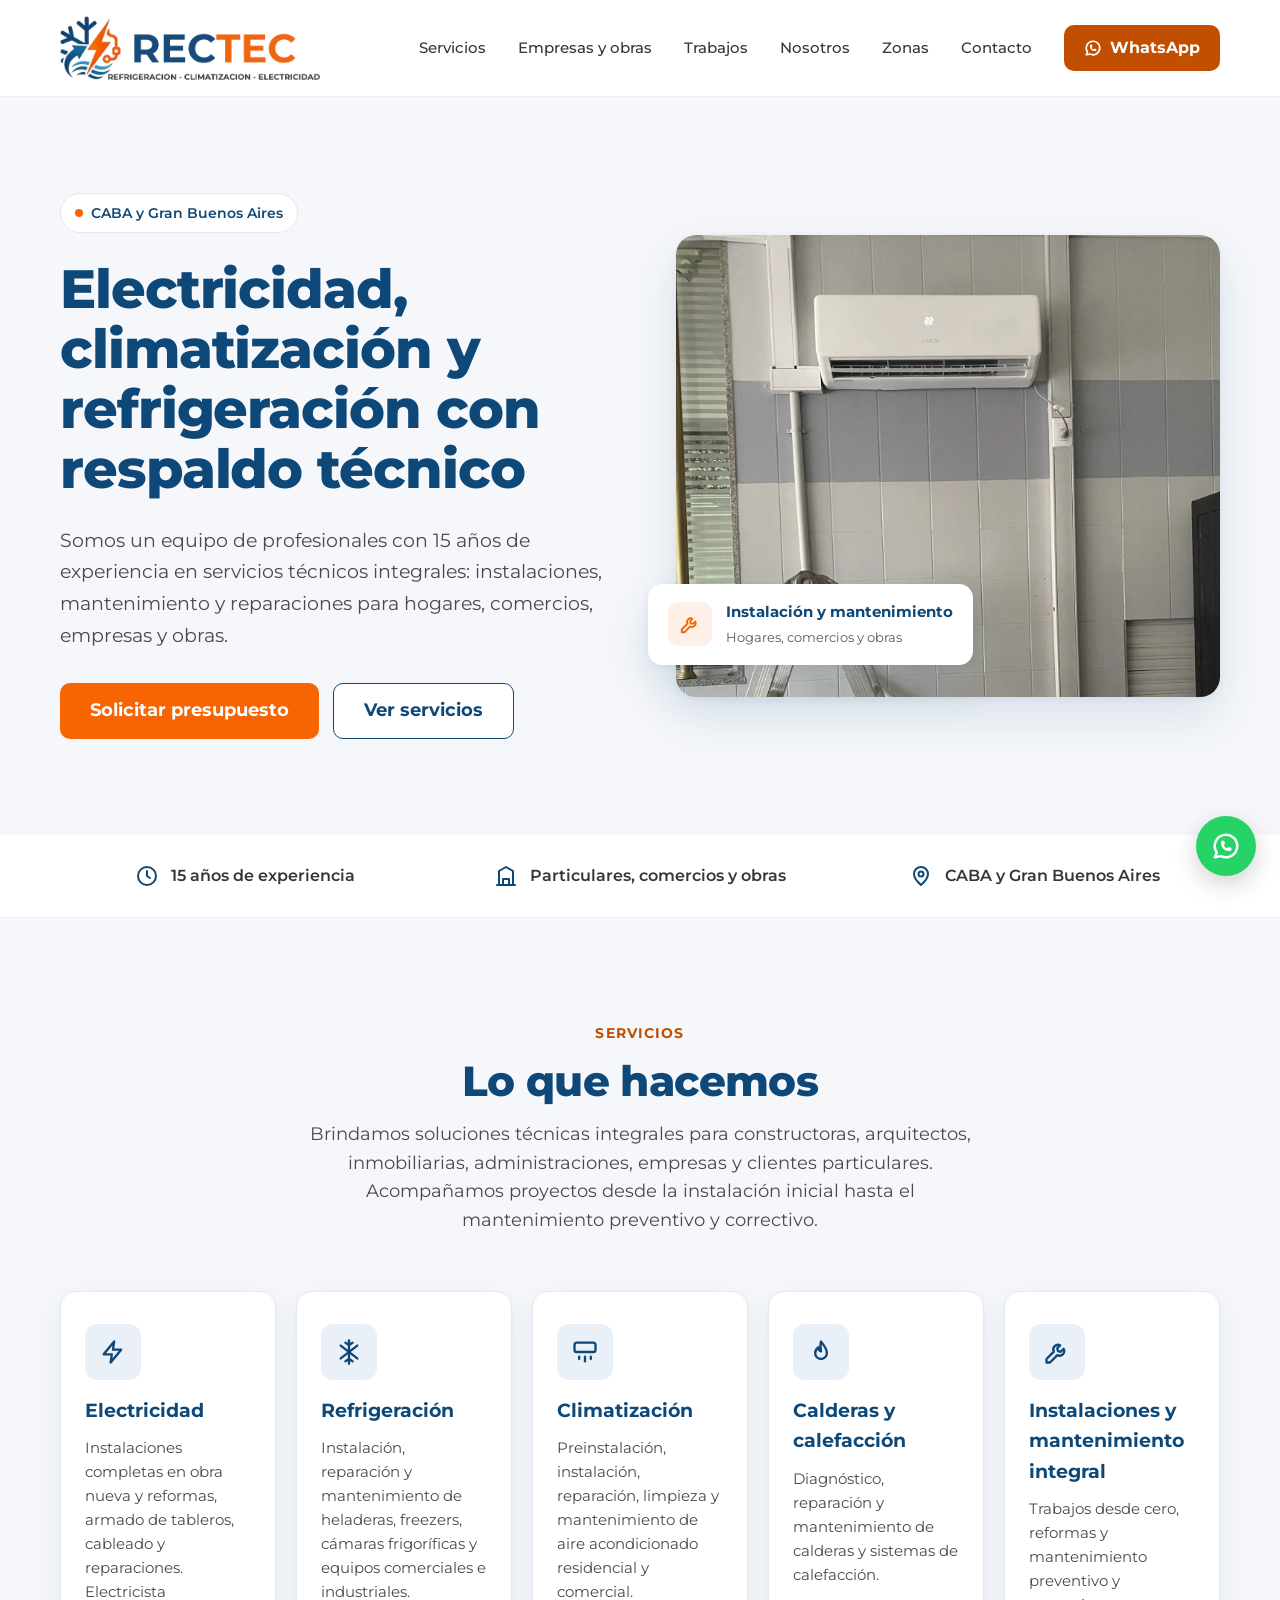
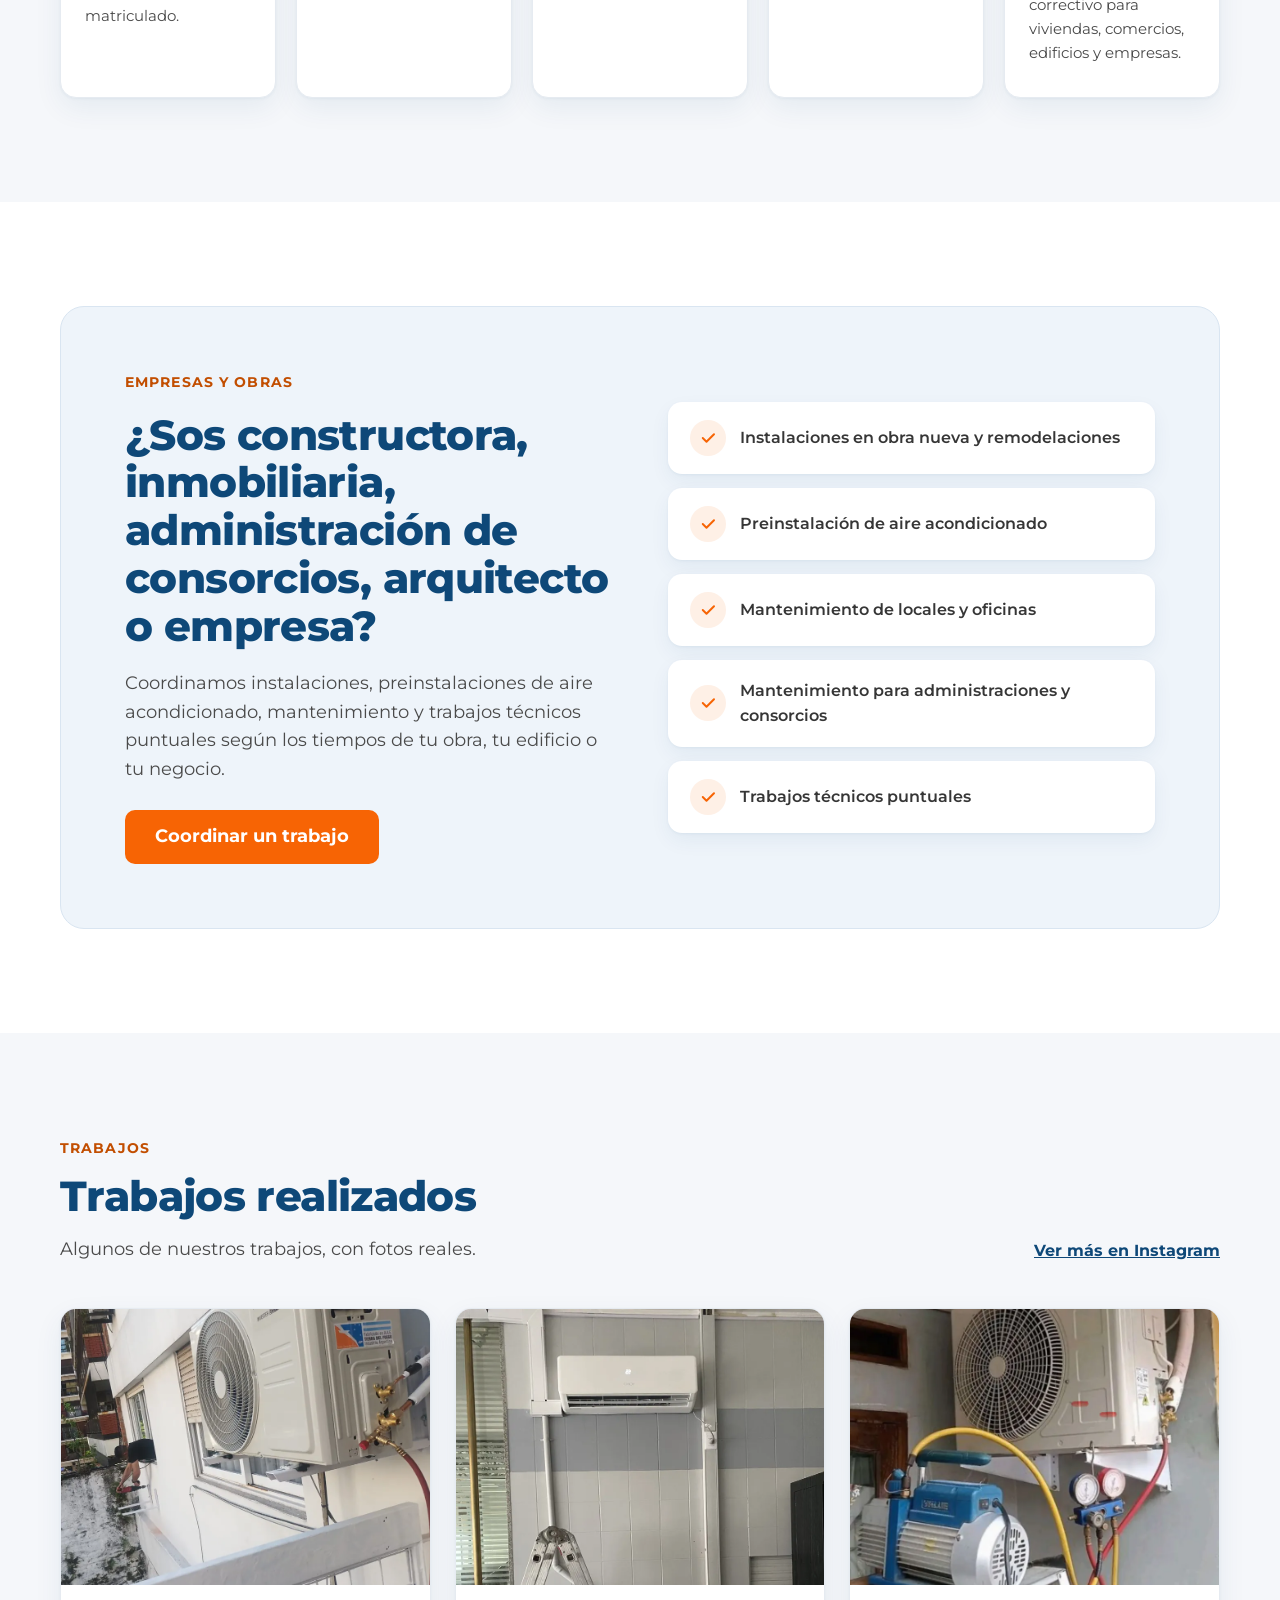
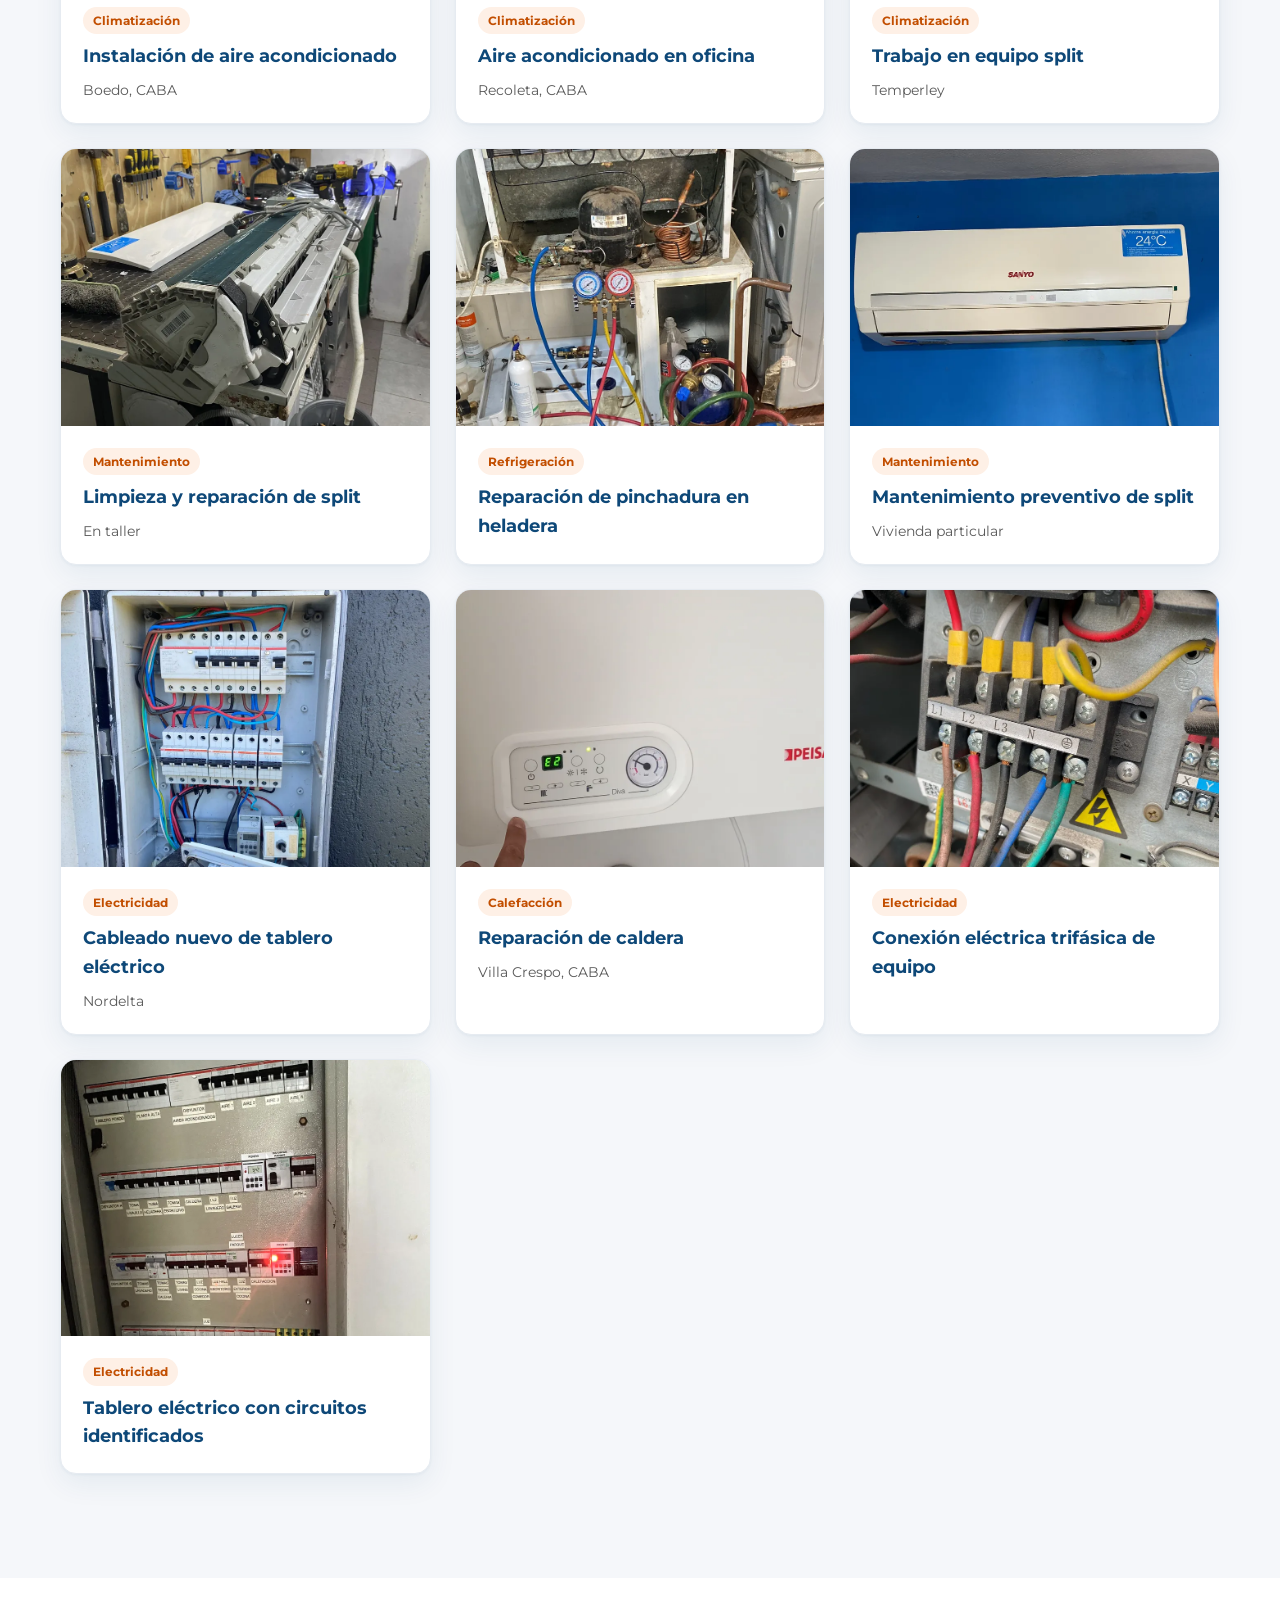
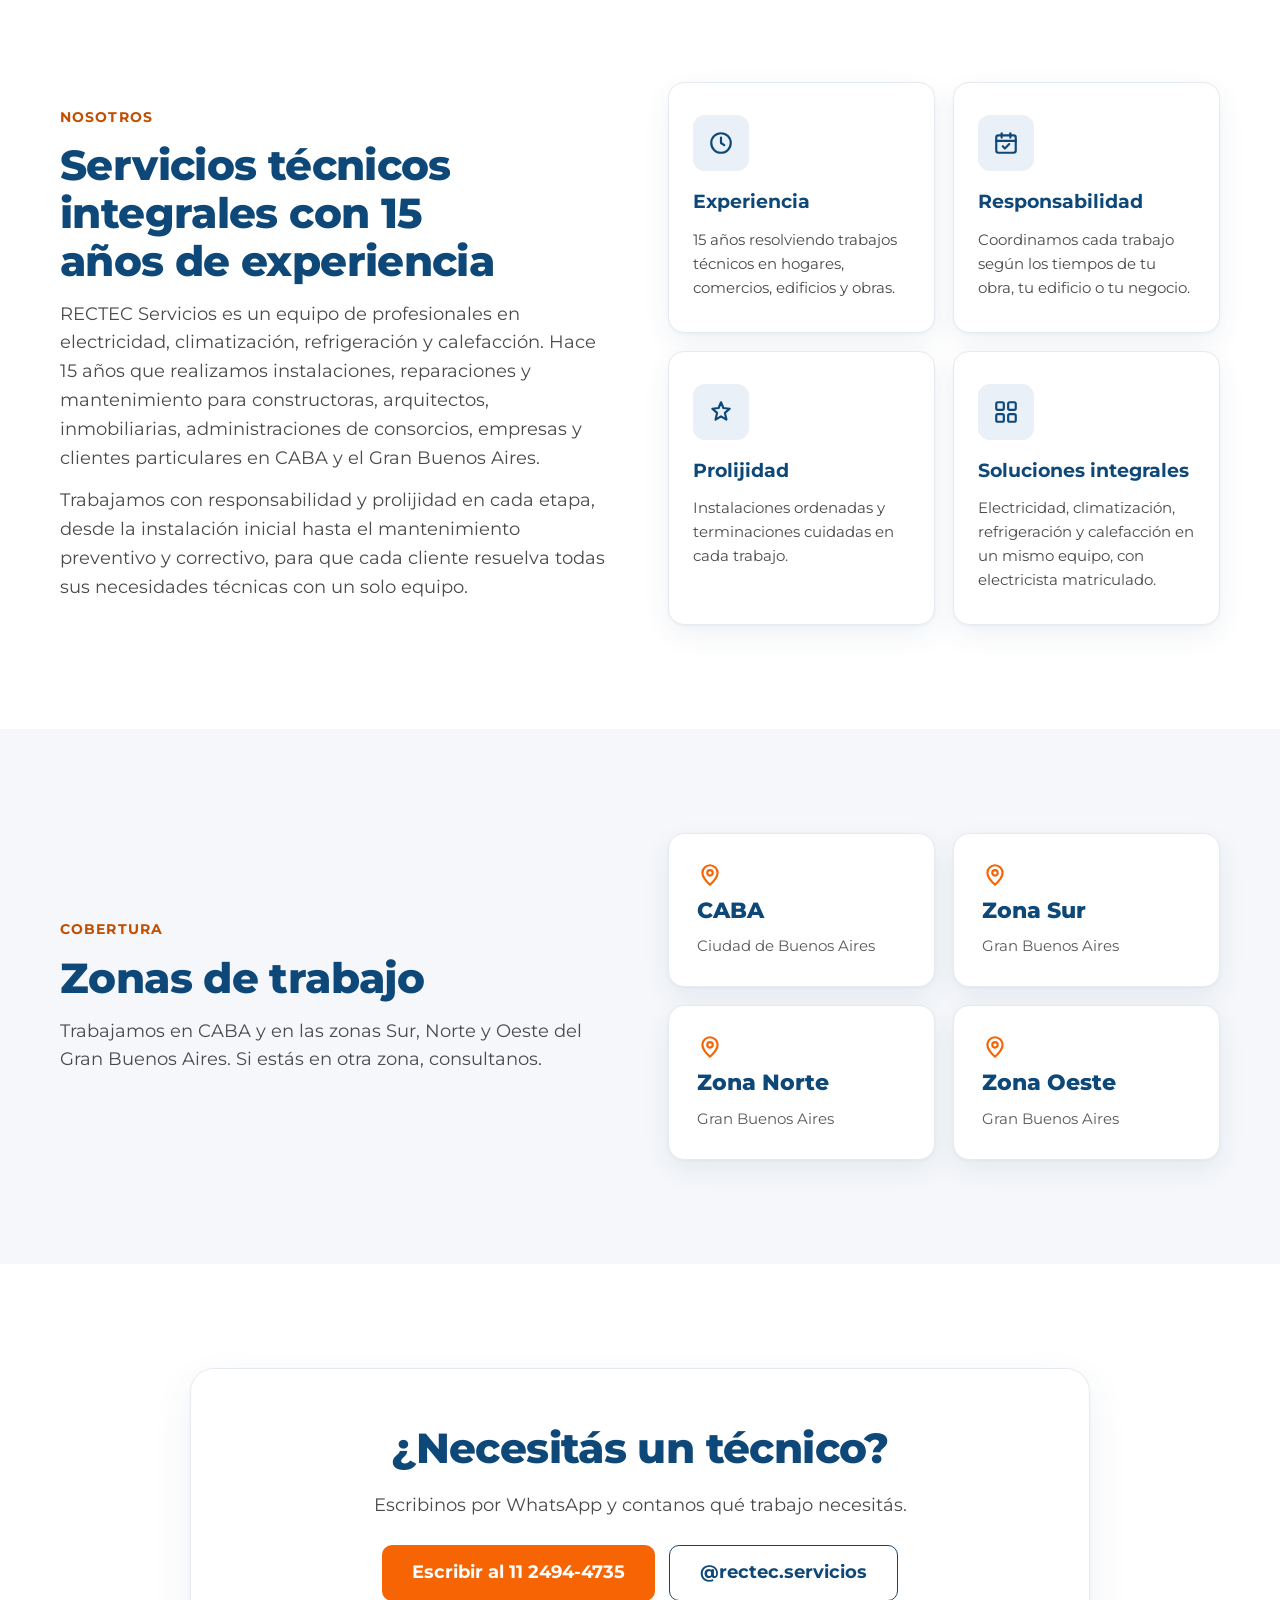
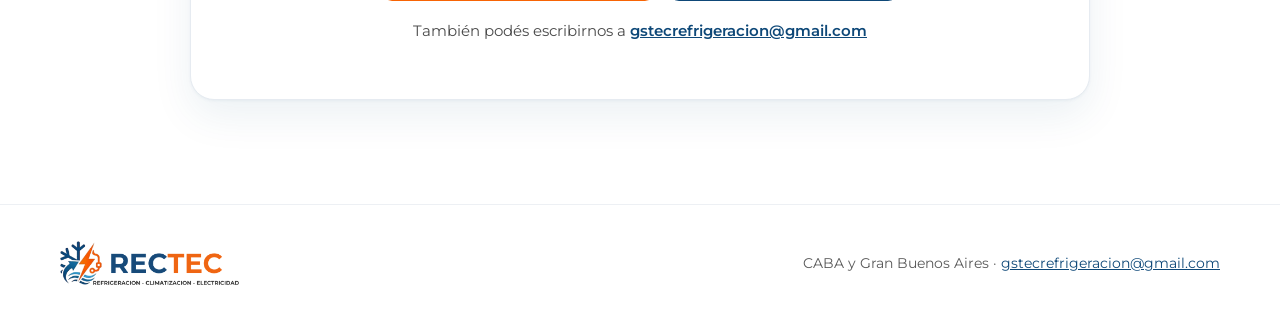
==== index.html @ 26205ace "Primera versión de la web de RECTEC Servicios Co-Authored-By: Claude Opus 5.5 <noreply@anthropic.com" ====
<!doctype html>
<html lang="es-AR">
<head>
  <meta charset="utf-8">
  <meta name="viewport" content="width=device-width, initial-scale=1, viewport-fit=cover">

  <!-- ===== SEO: lo que muestra Google ===== -->
  <title>RECTEC Servicios | Electricidad, climatización y refrigeración en CABA y Gran Buenos Aires</title>
  <meta name="description" content="Servicios técnicos integrales: electricidad, aire acondicionado, refrigeración y calefacción. Instalaciones, mantenimiento y reparaciones para hogares, comercios, empresas y obras en CABA y Gran Buenos Aires (zonas Sur, Norte y Oeste).">
  <meta name="theme-color" content="#0E4878">
  <!-- CUANDO TENGAMOS DOMINIO: descomentar y completar la línea de abajo -->
  <!-- <link rel="canonical" href="https://www.DOMINIO.com.ar/"> -->

  <!-- ===== Vista previa al compartir el link (WhatsApp, Facebook, etc.) ===== -->
  <meta property="og:type" content="website">
  <meta property="og:locale" content="es_AR">
  <meta property="og:site_name" content="RECTEC Servicios">
  <meta property="og:title" content="RECTEC Servicios | Electricidad, climatización y refrigeración">
  <meta property="og:description" content="Instalaciones, mantenimiento y reparaciones en CABA y Gran Buenos Aires (zonas Sur, Norte y Oeste).">
  <!-- CUANDO TENGAMOS DOMINIO: cambiar por la dirección completa, ej. https://www.DOMINIO.com.ar/img/compartir.jpg -->
  <meta property="og:image" content="img/compartir.jpg">

  <!-- ===== Íconos ===== -->
  <link rel="icon" type="image/png" href="img/favicon.png">
  <link rel="apple-touch-icon" href="img/apple-touch-icon.png">

  <!-- ===== Tipografía y estilos ===== -->
  <link rel="preconnect" href="https://fonts.googleapis.com">
  <link rel="preconnect" href="https://fonts.gstatic.com" crossorigin>
  <link rel="stylesheet" href="https://fonts.googleapis.com/css2?family=Montserrat:wght@400;500;600;700;800&display=swap">
  <link rel="stylesheet" href="estilos.css">

  <!-- ===== Datos para Google (empresa local). Solo información real. ===== -->
  <script type="application/ld+json">
  {
    "@context": "https://schema.org",
    "@type": "LocalBusiness",
    "name": "RECTEC Servicios",
    "description": "Servicios técnicos integrales: electricidad, refrigeración, climatización y calefacción. Instalaciones, mantenimiento y reparaciones para hogares, comercios, empresas y obras.",
    "telephone": "+54 9 11 2494-4735",
    "email": "gstecrefrigeracion@gmail.com",
    "areaServed": [
      { "@type": "City", "name": "Ciudad Autónoma de Buenos Aires" },
      { "@type": "AdministrativeArea", "name": "Zona Sur del Gran Buenos Aires" },
      { "@type": "AdministrativeArea", "name": "Zona Norte del Gran Buenos Aires" },
      { "@type": "AdministrativeArea", "name": "Zona Oeste del Gran Buenos Aires" }
    ],
    "sameAs": ["https://www.instagram.com/rectec.servicios/"]
  }
  </script>
</head>

<body>
  <a class="saltar" href="#contenido">Saltar al contenido</a>

  <!-- ================= ENCABEZADO ================= -->
  <header class="encabezado">
    <div class="contenedor encabezado-fila">
      <a class="logo" href="#inicio" aria-label="RECTEC Servicios, ir al inicio">
        <img src="img/logo-rectec.png" alt="RECTEC Servicios" width="651" height="160">
      </a>

      <button class="menu-boton" id="menu-boton" type="button" aria-expanded="false" aria-controls="menu" aria-label="Abrir menú">
        <svg aria-hidden="true" width="22" height="22" viewBox="0 0 24 24" fill="none" stroke="currentColor" stroke-width="2" stroke-linecap="round"><path d="M4 7h16"/><path d="M4 12h16"/><path d="M4 17h16"/></svg>
      </button>

      <nav class="menu" id="menu" aria-label="Principal">
        <ul class="menu-lista">
          <li><a href="#servicios">Servicios</a></li>
          <li><a href="#empresas">Empresas y obras</a></li>
          <li><a href="#trabajos">Trabajos</a></li>
          <li><a href="#nosotros">Nosotros</a></li>
          <li><a href="#zonas">Zonas</a></li>
          <li><a href="#contacto">Contacto</a></li>
        </ul>
        <a class="boton boton-naranja boton-chico" href="https://wa.me/5491124944735?text=Hola%20RECTEC%2C%20quiero%20consultar%20por%20un%20trabajo." target="_blank" rel="noopener">
          <svg aria-hidden="true" width="18" height="18" viewBox="0 0 24 24" fill="none" stroke="currentColor" stroke-width="2.2" stroke-linecap="round" stroke-linejoin="round"><path d="M3 21l1.65-3.8a9 9 0 1 1 3.4 2.9L3 21"/><path d="M9 10a.5.5 0 0 0 1 0V9a.5.5 0 0 0-1 0v1a5 5 0 0 0 5 5h1a.5.5 0 0 0 0-1h-1a.5.5 0 0 0 0 1"/></svg>
          WhatsApp
        </a>
      </nav>
    </div>
  </header>

  <main id="contenido">

    <!-- ================= PORTADA ================= -->
    <section class="portada" id="inicio">
      <div class="contenedor portada-grilla">
        <div class="portada-texto">
          <p class="etiqueta-zona">CABA y Gran Buenos Aires</p>
          <h1>Electricidad, climatización y refrigeración con respaldo técnico</h1>
          <p class="portada-bajada">Somos un equipo de profesionales con 15 años de experiencia en servicios técnicos integrales: instalaciones, mantenimiento y reparaciones para hogares, comercios, empresas y obras.</p>
          <div class="portada-botones">
            <a class="boton boton-naranja" href="https://wa.me/5491124944735?text=Hola%20RECTEC%2C%20quiero%20solicitar%20un%20presupuesto." target="_blank" rel="noopener">Solicitar presupuesto</a>
            <a class="boton boton-borde" href="#servicios">Ver servicios</a>
          </div>
        </div>

        <div class="portada-foto">
          <!--
            FOTO DE PORTADA (actual: oficina en Recoleta). Para cambiarla:
            Cuando tengamos la foto real:
            1) Guardarla como img/portada.webp
            2) Borrar el bloque <div class="foto-pendiente">...</div>
            3) Poner en su lugar esta línea (y completar la descripción):
               <img src="img/portada.webp" alt="DESCRIBIR LA FOTO, ej: Técnico de RECTEC instalando un aire acondicionado" width="1200" height="1020" fetchpriority="high">
          -->
          <img src="img/portada.webp" alt="Aire acondicionado split instalado por RECTEC en una oficina de Recoleta, con cañerías en canaleta" width="1600" height="1240" fetchpriority="high">

          <div class="portada-tarjeta">
            <div class="icono-cuadro naranja">
              <svg aria-hidden="true" width="22" height="22" viewBox="0 0 24 24" fill="none" stroke="currentColor" stroke-width="2" stroke-linecap="round" stroke-linejoin="round"><path d="M14.7 6.3a4 4 0 0 0-5.4 5.4L3 18v3h3l6.3-6.3a4 4 0 0 0 5.4-5.4l-2.5 2.5-2.4-.6-.6-2.4z"/></svg>
            </div>
            <div><strong>Instalación y mantenimiento</strong><span>Hogares, comercios y obras</span></div>
          </div>
        </div>
      </div>
    </section>

    <!-- ================= FRANJA DE CONFIANZA ================= -->
    <div class="confianza">
      <div class="contenedor">
        <ul>
          <li><svg aria-hidden="true" width="24" height="24" viewBox="0 0 24 24" fill="none" stroke="currentColor" stroke-width="2" stroke-linecap="round" stroke-linejoin="round"><circle cx="12" cy="12" r="9"/><path d="M12 7v5l3 2"/></svg>15 años de experiencia</li>
          <li><svg aria-hidden="true" width="24" height="24" viewBox="0 0 24 24" fill="none" stroke="currentColor" stroke-width="2" stroke-linecap="round" stroke-linejoin="round"><path d="M3 21h18"/><path d="M5 21V7l7-4 7 4v14"/><path d="M9 21v-6h6v6"/></svg>Particulares, comercios y obras</li>
          <li><svg aria-hidden="true" width="24" height="24" viewBox="0 0 24 24" fill="none" stroke="currentColor" stroke-width="2" stroke-linecap="round" stroke-linejoin="round"><path d="M12 21s-7-6.2-7-11a7 7 0 0 1 14 0c0 4.8-7 11-7 11z"/><circle cx="12" cy="10" r="2.5"/></svg>CABA y Gran Buenos Aires</li>
        </ul>
      </div>
    </div>

    <!-- ================= SERVICIOS ================= -->
    <section class="seccion gris" id="servicios" aria-labelledby="titulo-servicios">
      <div class="contenedor">
        <div class="seccion-titulo centrado">
          <p class="antetitulo">Servicios</p>
          <h2 id="titulo-servicios">Lo que hacemos</h2>
          <p class="seccion-bajada">Brindamos soluciones técnicas integrales para constructoras, arquitectos, inmobiliarias, administraciones, empresas y clientes particulares. Acompañamos proyectos desde la instalación inicial hasta el mantenimiento preventivo y correctivo.</p>
        </div>

        <ul class="servicios-grilla">
          <li class="servicio">
            <div class="icono-cuadro"><svg aria-hidden="true" width="28" height="28" viewBox="0 0 24 24" fill="none" stroke="currentColor" stroke-width="2" stroke-linecap="round" stroke-linejoin="round"><path d="M13 3L4 14h7l-1 7 9-11h-7l1-7z"/></svg></div>
            <div><h3>Electricidad</h3><p>Instalaciones completas en obra nueva y reformas, armado de tableros, cableado y reparaciones. Electricista matriculado.</p></div>
          </li>
          <li class="servicio">
            <div class="icono-cuadro"><svg aria-hidden="true" width="28" height="28" viewBox="0 0 24 24" fill="none" stroke="currentColor" stroke-width="2" stroke-linecap="round" stroke-linejoin="round"><path d="M12 2v20"/><path d="M4.9 6.5l14.2 11"/><path d="M19.1 6.5L4.9 17.5"/><path d="M9 4l3 2 3-2"/><path d="M9 20l3-2 3 2"/></svg></div>
            <div><h3>Refrigeración</h3><p>Instalación, reparación y mantenimiento de heladeras, freezers, cámaras frigoríficas y equipos comerciales e industriales.</p></div>
          </li>
          <li class="servicio">
            <div class="icono-cuadro"><svg aria-hidden="true" width="28" height="28" viewBox="0 0 24 24" fill="none" stroke="currentColor" stroke-width="2" stroke-linecap="round" stroke-linejoin="round"><rect x="3" y="4" width="18" height="8" rx="2"/><path d="M7 16v2"/><path d="M12 16v4"/><path d="M17 16v2"/></svg></div>
            <div><h3>Climatización</h3><p>Preinstalación, instalación, reparación, limpieza y mantenimiento de aire acondicionado residencial y comercial.</p></div>
          </li>
          <li class="servicio">
            <div class="icono-cuadro"><svg aria-hidden="true" width="28" height="28" viewBox="0 0 24 24" fill="none" stroke="currentColor" stroke-width="2" stroke-linecap="round" stroke-linejoin="round"><path d="M12 3c2 3 5 5.5 5 10a5 5 0 0 1-10 0c0-2.5 1.2-4 2.5-5 .2 1.8 1 3 2.5 3.5C11.5 8.5 11 6 12 3z"/></svg></div>
            <div><h3>Calderas y calefacción</h3><p>Diagnóstico, reparación y mantenimiento de calderas y sistemas de calefacción.</p></div>
          </li>
          <li class="servicio">
            <div class="icono-cuadro"><svg aria-hidden="true" width="28" height="28" viewBox="0 0 24 24" fill="none" stroke="currentColor" stroke-width="2" stroke-linecap="round" stroke-linejoin="round"><path d="M14.7 6.3a4 4 0 0 0-5.4 5.4L3 18v3h3l6.3-6.3a4 4 0 0 0 5.4-5.4l-2.5 2.5-2.4-.6-.6-2.4z"/></svg></div>
            <div><h3>Instalaciones y mantenimiento integral</h3><p>Trabajos desde cero, reformas y mantenimiento preventivo y correctivo para viviendas, comercios, edificios y empresas.</p></div>
          </li>
        </ul>
      </div>
    </section>

    <!-- ================= EMPRESAS Y OBRAS ================= -->
    <section class="seccion" id="empresas" aria-labelledby="titulo-empresas">
      <div class="contenedor">
        <div class="empresas-caja">
          <div class="empresas-texto">
            <p class="antetitulo">Empresas y obras</p>
            <h2 id="titulo-empresas">¿Sos constructora, inmobiliaria, administración de consorcios, arquitecto o empresa?</h2>
            <p class="seccion-bajada">Coordinamos instalaciones, preinstalaciones de aire acondicionado, mantenimiento y trabajos técnicos puntuales según los tiempos de tu obra, tu edificio o tu negocio.</p>
            <a class="boton boton-naranja" href="https://wa.me/5491124944735?text=Hola%20RECTEC%2C%20quiero%20coordinar%20un%20trabajo%20para%20una%20obra%20o%20empresa." target="_blank" rel="noopener">Coordinar un trabajo</a>
          </div>
          <ul class="empresas-lista">
            <li><span class="tilde"><svg aria-hidden="true" width="18" height="18" viewBox="0 0 24 24" fill="none" stroke="currentColor" stroke-width="2.6" stroke-linecap="round" stroke-linejoin="round"><path d="M5 12l5 5L20 7"/></svg></span>Instalaciones en obra nueva y remodelaciones</li>
            <li><span class="tilde"><svg aria-hidden="true" width="18" height="18" viewBox="0 0 24 24" fill="none" stroke="currentColor" stroke-width="2.6" stroke-linecap="round" stroke-linejoin="round"><path d="M5 12l5 5L20 7"/></svg></span>Preinstalación de aire acondicionado</li>
            <li><span class="tilde"><svg aria-hidden="true" width="18" height="18" viewBox="0 0 24 24" fill="none" stroke="currentColor" stroke-width="2.6" stroke-linecap="round" stroke-linejoin="round"><path d="M5 12l5 5L20 7"/></svg></span>Mantenimiento de locales y oficinas</li>
            <li><span class="tilde"><svg aria-hidden="true" width="18" height="18" viewBox="0 0 24 24" fill="none" stroke="currentColor" stroke-width="2.6" stroke-linecap="round" stroke-linejoin="round"><path d="M5 12l5 5L20 7"/></svg></span>Mantenimiento para administraciones y consorcios</li>
            <li><span class="tilde"><svg aria-hidden="true" width="18" height="18" viewBox="0 0 24 24" fill="none" stroke="currentColor" stroke-width="2.6" stroke-linecap="round" stroke-linejoin="round"><path d="M5 12l5 5L20 7"/></svg></span>Trabajos técnicos puntuales</li>
          </ul>
        </div>
      </div>
    </section>

    <!-- ================= TRABAJOS REALIZADOS ================= -->
    <section class="seccion gris" id="trabajos" aria-labelledby="titulo-trabajos">
      <div class="contenedor">
        <div class="trabajos-cabecera">
          <div class="seccion-titulo">
            <p class="antetitulo">Trabajos</p>
            <h2 id="titulo-trabajos">Trabajos realizados</h2>
            <p class="seccion-bajada">Algunos de nuestros trabajos, con fotos reales.</p>
          </div>
          <a href="https://www.instagram.com/rectec.servicios/" target="_blank" rel="noopener" style="font-weight:700">Ver más en Instagram</a>
        </div>

        <!--
          CÓMO AGREGAR UN TRABAJO NUEVO
          1) Guardar la foto en la carpeta img/trabajos/ (ej: aire-lomas.webp)
          2) Copiar este bloque completo y pegarlo dentro de la lista de abajo:

          <li class="trabajo">
            <img src="img/trabajos/NOMBRE-DE-LA-FOTO.webp" alt="DESCRIBIR LA FOTO" width="800" height="600" loading="lazy">
            <div class="trabajo-texto">
              <p class="trabajo-tipo">Climatización</p>
              <h3>Título breve del trabajo</h3>
              <p class="trabajo-lugar">Localidad</p>
              <p class="trabajo-desc">Descripción breve de lo que se hizo.</p>
            </div>
          </li>

          3) Cambiar los textos y el nombre de la foto. Listo.
        -->
        <ul class="trabajos-grilla">
          <li class="trabajo">
            <img src="img/trabajos/instalacion-boedo.webp" alt="Técnico de RECTEC instalando la unidad exterior de un aire acondicionado en un balcón de Boedo" width="900" height="675" loading="lazy">
            <div class="trabajo-texto">
              <p class="trabajo-tipo">Climatización</p>
              <h3>Instalación de aire acondicionado</h3>
              <p class="trabajo-lugar">Boedo, CABA</p>
            </div>
          </li>
          <li class="trabajo">
            <img src="img/trabajos/oficina-recoleta.webp" alt="Aire acondicionado split instalado en una oficina de Recoleta" width="900" height="675" loading="lazy">
            <div class="trabajo-texto">
              <p class="trabajo-tipo">Climatización</p>
              <h3>Aire acondicionado en oficina</h3>
              <p class="trabajo-lugar">Recoleta, CABA</p>
            </div>
          </li>
          <li class="trabajo">
            <img src="img/trabajos/split-temperley.webp" alt="Unidad exterior de aire acondicionado conectada a bomba de vacío y manómetros" width="828" height="621" loading="lazy">
            <div class="trabajo-texto">
              <p class="trabajo-tipo">Climatización</p>
              <h3>Trabajo en equipo split</h3>
              <p class="trabajo-lugar">Temperley</p>
            </div>
          </li>
          <li class="trabajo">
            <img src="img/trabajos/taller-limpieza-reparacion.webp" alt="Unidad interior de aire acondicionado desarmada en el banco de trabajo del taller" width="900" height="675" loading="lazy">
            <div class="trabajo-texto">
              <p class="trabajo-tipo">Mantenimiento</p>
              <h3>Limpieza y reparación de split</h3>
              <p class="trabajo-lugar">En taller</p>
            </div>
          </li>
          <li class="trabajo">
            <img src="img/trabajos/heladera-reparacion.webp" alt="Heladera en reparación con manómetros conectados al compresor" width="900" height="675" loading="lazy">
            <div class="trabajo-texto">
              <p class="trabajo-tipo">Refrigeración</p>
              <h3>Reparación de pinchadura en heladera</h3>
            </div>
          </li>
          <li class="trabajo">
            <img src="img/trabajos/mantenimiento-preventivo.webp" alt="Aire acondicionado split en un dormitorio, luego de su mantenimiento preventivo" width="900" height="675" loading="lazy">
            <div class="trabajo-texto">
              <p class="trabajo-tipo">Mantenimiento</p>
              <h3>Mantenimiento preventivo de split</h3>
              <p class="trabajo-lugar">Vivienda particular</p>
            </div>
          </li>
          <li class="trabajo">
            <img src="img/trabajos/tablero-nordelta.webp" alt="Tablero eléctrico con cableado nuevo, disyuntor y llaves térmicas, en Nordelta" width="900" height="675" loading="lazy">
            <div class="trabajo-texto">
              <p class="trabajo-tipo">Electricidad</p>
              <h3>Cableado nuevo de tablero eléctrico</h3>
              <p class="trabajo-lugar">Nordelta</p>
            </div>
          </li>
          <li class="trabajo">
            <img src="img/trabajos/caldera-villa-crespo.webp" alt="Panel de una caldera Peisa durante su reparación en Villa Crespo" width="900" height="675" loading="lazy">
            <div class="trabajo-texto">
              <p class="trabajo-tipo">Calefacción</p>
              <h3>Reparación de caldera</h3>
              <p class="trabajo-lugar">Villa Crespo, CABA</p>
            </div>
          </li>
          <li class="trabajo">
            <img src="img/trabajos/bornera-trifasica.webp" alt="Conexión eléctrica trifásica en la bornera de un equipo" width="900" height="675" loading="lazy">
            <div class="trabajo-texto">
              <p class="trabajo-tipo">Electricidad</p>
              <h3>Conexión eléctrica trifásica de equipo</h3>
            </div>
          </li>
          <li class="trabajo">
            <img src="img/trabajos/tablero-circuitos.webp" alt="Tablero eléctrico con disyuntores, llaves térmicas y circuitos rotulados" width="900" height="675" loading="lazy">
            <div class="trabajo-texto">
              <p class="trabajo-tipo">Electricidad</p>
              <h3>Tablero eléctrico con circuitos identificados</h3>
            </div>
          </li>
        </ul>
      </div>
    </section>

    <!-- ================= NOSOTROS ================= -->
    <section class="seccion" id="nosotros" aria-labelledby="titulo-nosotros">
      <div class="contenedor nosotros-grilla">
        <div class="seccion-titulo">
          <p class="antetitulo">Nosotros</p>
          <h2 id="titulo-nosotros">Servicios técnicos integrales con 15 años de experiencia</h2>
          <p class="seccion-bajada">RECTEC Servicios es un equipo de profesionales en electricidad, climatización, refrigeración y calefacción. Hace 15 años que realizamos instalaciones, reparaciones y mantenimiento para constructoras, arquitectos, inmobiliarias, administraciones de consorcios, empresas y clientes particulares en CABA y el Gran Buenos Aires.</p>
          <p class="seccion-bajada">Trabajamos con responsabilidad y prolijidad en cada etapa, desde la instalación inicial hasta el mantenimiento preventivo y correctivo, para que cada cliente resuelva todas sus necesidades técnicas con un solo equipo.</p>
        </div>
        <ul class="nosotros-tarjetas">
          <li class="servicio">
            <div class="icono-cuadro"><svg aria-hidden="true" width="26" height="26" viewBox="0 0 24 24" fill="none" stroke="currentColor" stroke-width="2" stroke-linecap="round" stroke-linejoin="round"><circle cx="12" cy="12" r="9"/><path d="M12 7v5l3 2"/></svg></div>
            <div><h3>Experiencia</h3><p>15 años resolviendo trabajos técnicos en hogares, comercios, edificios y obras.</p></div>
          </li>
          <li class="servicio">
            <div class="icono-cuadro"><svg aria-hidden="true" width="26" height="26" viewBox="0 0 24 24" fill="none" stroke="currentColor" stroke-width="2" stroke-linecap="round" stroke-linejoin="round"><rect x="3" y="5" width="18" height="16" rx="2"/><path d="M3 10h18"/><path d="M8 3v4"/><path d="M16 3v4"/><path d="M9 15l2 2 4-4"/></svg></div>
            <div><h3>Responsabilidad</h3><p>Coordinamos cada trabajo según los tiempos de tu obra, tu edificio o tu negocio.</p></div>
          </li>
          <li class="servicio">
            <div class="icono-cuadro"><svg aria-hidden="true" width="26" height="26" viewBox="0 0 24 24" fill="none" stroke="currentColor" stroke-width="2" stroke-linecap="round" stroke-linejoin="round"><path d="M12 3l2.2 5.3L20 9l-4.4 3.8L17 19l-5-3-5 3 1.4-6.2L4 9l5.8-.7z"/></svg></div>
            <div><h3>Prolijidad</h3><p>Instalaciones ordenadas y terminaciones cuidadas en cada trabajo.</p></div>
          </li>
          <li class="servicio">
            <div class="icono-cuadro"><svg aria-hidden="true" width="26" height="26" viewBox="0 0 24 24" fill="none" stroke="currentColor" stroke-width="2" stroke-linecap="round" stroke-linejoin="round"><rect x="3" y="3" width="7" height="7" rx="1.5"/><rect x="14" y="3" width="7" height="7" rx="1.5"/><rect x="3" y="14" width="7" height="7" rx="1.5"/><rect x="14" y="14" width="7" height="7" rx="1.5"/></svg></div>
            <div><h3>Soluciones integrales</h3><p>Electricidad, climatización, refrigeración y calefacción en un mismo equipo, con electricista matriculado.</p></div>
          </li>
        </ul>
      </div>
    </section>

    <!-- ================= ZONAS ================= -->
    <section class="seccion gris" id="zonas" aria-labelledby="titulo-zonas">
      <div class="contenedor zonas-grilla">
        <div class="seccion-titulo">
          <p class="antetitulo">Cobertura</p>
          <h2 id="titulo-zonas">Zonas de trabajo</h2>
          <p class="seccion-bajada">Trabajamos en CABA y en las zonas Sur, Norte y Oeste del Gran Buenos Aires. Si estás en otra zona, consultanos.</p>
        </div>
        <ul class="zonas-tarjetas">
          <li class="zona"><svg aria-hidden="true" width="26" height="26" viewBox="0 0 24 24" fill="none" stroke="currentColor" stroke-width="2" stroke-linecap="round" stroke-linejoin="round"><path d="M12 21s-7-6.2-7-11a7 7 0 0 1 14 0c0 4.8-7 11-7 11z"/><circle cx="12" cy="10" r="2.5"/></svg><strong>CABA</strong><span>Ciudad de Buenos Aires</span></li>
          <li class="zona"><svg aria-hidden="true" width="26" height="26" viewBox="0 0 24 24" fill="none" stroke="currentColor" stroke-width="2" stroke-linecap="round" stroke-linejoin="round"><path d="M12 21s-7-6.2-7-11a7 7 0 0 1 14 0c0 4.8-7 11-7 11z"/><circle cx="12" cy="10" r="2.5"/></svg><strong>Zona Sur</strong><span>Gran Buenos Aires</span></li>
          <li class="zona"><svg aria-hidden="true" width="26" height="26" viewBox="0 0 24 24" fill="none" stroke="currentColor" stroke-width="2" stroke-linecap="round" stroke-linejoin="round"><path d="M12 21s-7-6.2-7-11a7 7 0 0 1 14 0c0 4.8-7 11-7 11z"/><circle cx="12" cy="10" r="2.5"/></svg><strong>Zona Norte</strong><span>Gran Buenos Aires</span></li>
          <li class="zona"><svg aria-hidden="true" width="26" height="26" viewBox="0 0 24 24" fill="none" stroke="currentColor" stroke-width="2" stroke-linecap="round" stroke-linejoin="round"><path d="M12 21s-7-6.2-7-11a7 7 0 0 1 14 0c0 4.8-7 11-7 11z"/><circle cx="12" cy="10" r="2.5"/></svg><strong>Zona Oeste</strong><span>Gran Buenos Aires</span></li>
        </ul>
      </div>
    </section>

    <!-- ================= CONTACTO ================= -->
    <section class="seccion" id="contacto" aria-labelledby="titulo-contacto">
      <div class="contenedor">
        <div class="contacto-caja">
          <h2 id="titulo-contacto">¿Necesitás un técnico?</h2>
          <p class="seccion-bajada">Escribinos por WhatsApp y contanos qué trabajo necesitás.</p>
          <div class="contacto-botones">
            <a class="boton boton-naranja" href="https://wa.me/5491124944735?text=Hola%20RECTEC%2C%20quiero%20consultar%20por%20un%20trabajo." target="_blank" rel="noopener">Escribir al 11 2494-4735</a>
            <a class="boton boton-borde" href="https://www.instagram.com/rectec.servicios/" target="_blank" rel="noopener">@rectec.servicios</a>
          </div>
          <p class="contacto-mail">También podés escribirnos a <a href="mailto:gstecrefrigeracion@gmail.com">gstecrefrigeracion@gmail.com</a></p>
        </div>
      </div>
    </section>
  </main>

  <!-- ================= PIE ================= -->
  <footer class="pie">
    <div class="contenedor pie-fila">
      <img src="img/logo-rectec.png" alt="RECTEC Servicios" width="651" height="160" loading="lazy">
      <p>CABA y Gran Buenos Aires · <a href="mailto:gstecrefrigeracion@gmail.com">gstecrefrigeracion@gmail.com</a></p>
    </div>
  </footer>

  <!-- Botón flotante de WhatsApp -->
  <a class="whatsapp-flotante" href="https://wa.me/5491124944735?text=Hola%20RECTEC%2C%20quiero%20consultar%20por%20un%20trabajo." target="_blank" rel="noopener" aria-label="Escribir por WhatsApp">
    <svg aria-hidden="true" width="30" height="30" viewBox="0 0 24 24" fill="none" stroke="currentColor" stroke-width="2" stroke-linecap="round" stroke-linejoin="round"><path d="M3 21l1.65-3.8a9 9 0 1 1 3.4 2.9L3 21"/><path d="M9 10a.5.5 0 0 0 1 0V9a.5.5 0 0 0-1 0v1a5 5 0 0 0 5 5h1a.5.5 0 0 0 0-1h-1a.5.5 0 0 0 0 1"/></svg>
  </a>

  <script src="js/menu.js" defer></script>
</body>
</html>
---- estilos.css ----
/* =========================================================
   RECTEC Servicios — Estilos del sitio
   Diseño aprobado: versión luminosa (blanco + gris claro,
   azul para títulos, naranja para acciones).
   Para cambiar un color en toda la web, cambialo acá abajo.
   ========================================================= */

:root {
  --azul: #0E4878;          /* títulos, íconos, detalles */
  --naranja: #F76404;       /* botones y llamadas a la acción */
  --naranja-texto: #C24E00; /* naranja más oscuro para textos chicos (se lee mejor) */
  --naranja-suave: #FEF0E6;
  --texto: #363636;         /* textos principales */
  --texto-2: #4A4A4A;       /* textos secundarios */
  --texto-3: #5A5A5A;
  --blanco: #FFFFFF;
  --gris-claro: #F5F7FA;    /* secciones alternadas */
  --celeste-suave: #EEF4FA; /* bloque de empresas */
  --celeste-borde: #D9E5F1;
  --azul-suave: #E9F0F7;    /* fondo de íconos */
  --placeholder: #E3EAF2;
  --borde: #E6EBF1;
  --linea: #EDF0F4;
  --whatsapp: #25D366;

  --sombra-suave: 0 1px 3px rgba(14, 72, 120, .05), 0 10px 28px rgba(14, 72, 120, .07);
  --sombra-media: 0 2px 6px rgba(14, 72, 120, .06), 0 20px 48px rgba(14, 72, 120, .12);

  --fuente: "Montserrat", system-ui, -apple-system, "Segoe UI", Roboto, Arial, sans-serif;
  --ancho: 1200px;
  --radio: 10px;
  color-scheme: light;
}

*, *::before, *::after { box-sizing: border-box; }

html { scroll-behavior: smooth; -webkit-text-size-adjust: 100%; }
@media (prefers-reduced-motion: reduce) { html { scroll-behavior: auto; } }

body {
  margin: 0;
  font-family: var(--fuente);
  font-size: 16px;
  line-height: 1.6;
  color: var(--texto);
  background: var(--blanco);
}

img { max-width: 100%; height: auto; display: block; }
h1, h2, h3, p { margin: 0; }
h1, h2 { text-wrap: balance; }
a { color: var(--azul); }
a:hover { color: var(--naranja-texto); }

:focus-visible { outline: 3px solid var(--naranja); outline-offset: 3px; border-radius: 4px; }

.solo-lectores {
  position: absolute; width: 1px; height: 1px; padding: 0; margin: -1px;
  overflow: hidden; clip: rect(0 0 0 0); white-space: nowrap; border: 0;
}

.saltar {
  position: absolute; left: 16px; top: -60px; z-index: 100;
  background: var(--azul); color: var(--blanco); padding: 10px 16px; border-radius: 8px;
}
.saltar:focus { top: 12px; color: var(--blanco); }

/* Contenedor con margen lateral (respeta bordes de celulares) */
.contenedor {
  max-width: var(--ancho);
  margin-inline: auto;
  padding-left: max(20px, env(safe-area-inset-left, 0px));
  padding-right: max(20px, env(safe-area-inset-right, 0px));
}

section[id] { scroll-margin-top: 90px; }

/* ---------- Botones ---------- */
.boton {
  display: inline-flex; align-items: center; justify-content: center; gap: 8px;
  font-family: inherit; font-weight: 700; font-size: 18px; line-height: 1.2;
  padding: 16px 30px; min-height: 52px;
  border-radius: var(--radio); text-decoration: none; text-align: center;
  transition: background-color .2s, transform .2s, box-shadow .2s;
}
.boton-naranja { background: var(--naranja); color: var(--blanco); }
.boton-naranja:hover { background: #E05A00; color: var(--blanco); transform: translateY(-1px); box-shadow: 0 8px 20px rgba(247, 100, 4, .25); }
.boton-borde { background: var(--blanco); color: var(--azul); border: 1.5px solid var(--azul); }
.boton-borde:hover { background: var(--azul-suave); color: var(--azul); }
.boton-chico { font-size: 16px; padding: 12px 20px; min-height: 46px; }
/* El botón chico usa el naranja oscuro: con letra chica, el blanco se lee mejor */
.boton-chico.boton-naranja { background: var(--naranja-texto); }
.boton-chico.boton-naranja:hover { background: #A84300; box-shadow: 0 8px 20px rgba(194, 78, 0, .25); }
@media (prefers-reduced-motion: reduce) { .boton { transition: none; } .boton:hover { transform: none; } }

/* ---------- Encabezado ---------- */
.encabezado {
  position: sticky; top: env(safe-area-inset-top, 0px); z-index: 50;
  background: var(--blanco); border-bottom: 1px solid var(--linea);
}
.encabezado-fila { display: flex; align-items: center; justify-content: space-between; gap: 24px; height: 96px; }
.logo { flex: none; }
.logo img { height: 64px; width: auto; }

.menu { display: flex; align-items: center; gap: 32px; }
.menu-lista { display: flex; gap: 32px; list-style: none; margin: 0; padding: 0; }
.menu-lista a { color: var(--texto); text-decoration: none; font-weight: 500; font-size: 15px; padding: 8px 0; white-space: nowrap; }
.menu-lista a:hover { color: var(--azul); }

.menu-boton {
  display: none; width: 46px; height: 46px; border: 1px solid var(--borde); border-radius: var(--radio);
  background: var(--blanco); align-items: center; justify-content: center; cursor: pointer; color: var(--azul);
}

/* ---------- Portada ---------- */
.portada { background: var(--gris-claro); padding-block: 96px; }
.portada-grilla { display: grid; grid-template-columns: repeat(2, minmax(0, 1fr)); gap: 72px; align-items: center; }
.portada-texto { display: flex; flex-direction: column; gap: 26px; }
.etiqueta-zona {
  display: inline-flex; align-self: flex-start; align-items: center; gap: 8px;
  font-size: 14px; font-weight: 600; color: var(--azul);
  background: var(--blanco); border: 1px solid #E3E8EF; padding: 8px 14px; border-radius: 999px;
}
.etiqueta-zona::before { content: ""; width: 8px; height: 8px; border-radius: 50%; background: var(--naranja); }
.portada h1 { font-size: clamp(2rem, 1.2rem + 3.2vw, 3.4rem); line-height: 1.1; font-weight: 800; color: var(--azul); letter-spacing: -0.02em; }
.portada-bajada { font-size: clamp(1rem, .9rem + .4vw, 1.2rem); line-height: 1.65; color: var(--texto-2); max-width: 32em; }
.portada-botones { display: flex; gap: 14px; flex-wrap: wrap; padding-top: 6px; }

.portada-foto { position: relative; }
.portada-foto img { object-position: center 25%; }
.portada-foto img,
.foto-pendiente {
  width: 100%; aspect-ratio: 4 / 3.4; max-width: 100%; object-fit: cover;
  border-radius: 20px; box-shadow: var(--sombra-media);
}
.foto-pendiente {
  background: var(--placeholder); display: flex; flex-direction: column; align-items: center; justify-content: center;
  gap: 8px; text-align: center; padding: 24px; color: #3E5A75; font-weight: 600;
}
.foto-pendiente small { font-weight: 400; color: #5A6E82; font-size: 14px; max-width: 300px; }

.portada-tarjeta {
  position: absolute; left: -28px; bottom: 32px;
  background: var(--blanco); border-radius: 14px; padding: 16px 20px;
  display: flex; align-items: center; gap: 14px; box-shadow: var(--sombra-media);
}
.portada-tarjeta strong { display: block; font-size: 15px; color: var(--azul); }
.portada-tarjeta span { font-size: 13px; color: var(--texto-3); }

.icono-cuadro {
  flex: none; width: 56px; height: 56px; border-radius: 12px; background: var(--azul-suave);
  display: flex; align-items: center; justify-content: center; color: var(--azul);
}
.icono-cuadro.naranja { background: var(--naranja-suave); color: var(--naranja); width: 44px; height: 44px; border-radius: 10px; }

/* ---------- Franja de confianza ---------- */
.confianza { background: var(--blanco); border-bottom: 1px solid var(--linea); padding-block: 28px; }
.confianza ul { list-style: none; margin: 0; padding: 0; display: grid; grid-template-columns: repeat(3, minmax(0, 1fr)); gap: 16px 24px; }
.confianza li { display: flex; align-items: center; justify-content: center; gap: 12px; font-weight: 600; color: var(--texto); }
.confianza svg { color: var(--azul); flex: none; }

/* ---------- Títulos de sección ---------- */
.seccion { padding-block: 104px; }
.seccion.gris { background: var(--gris-claro); }
.seccion-titulo { display: flex; flex-direction: column; gap: 14px; }
.seccion-titulo.centrado { text-align: center; align-items: center; }
.antetitulo { font-size: 14px; font-weight: 700; color: var(--naranja-texto); letter-spacing: .08em; text-transform: uppercase; }
.seccion h2 { font-size: clamp(1.85rem, 1.3rem + 2vw, 2.6rem); line-height: 1.15; font-weight: 800; color: var(--azul); letter-spacing: -0.015em; }
.seccion-bajada { font-size: clamp(1rem, .95rem + .3vw, 1.125rem); line-height: 1.6; color: var(--texto-2); max-width: 38em; }

/* ---------- Servicios ---------- */
.servicios-grilla { list-style: none; margin: 56px 0 0; padding: 0; display: grid; grid-template-columns: repeat(5, minmax(0, 1fr)); gap: 20px; }
.servicio {
  background: var(--blanco); border: 1px solid var(--borde); border-radius: 16px; padding: 32px 24px;
  display: flex; flex-direction: column; gap: 16px; box-shadow: var(--sombra-suave);
}
.servicio > div:last-child { display: flex; flex-direction: column; gap: 10px; min-width: 0; }
.servicio h3 { font-size: 19px; font-weight: 700; color: var(--azul); }
.servicio p { font-size: 15px; line-height: 1.6; color: var(--texto-2); }

/* ---------- Empresas ---------- */
.empresas-caja {
  background: var(--celeste-suave); border: 1px solid var(--celeste-borde); border-radius: 24px; padding: 64px;
  display: grid; grid-template-columns: repeat(2, minmax(0, 1fr)); gap: 56px; align-items: center;
}
.empresas-texto { display: flex; flex-direction: column; gap: 18px; min-width: 0; }
.empresas-texto .boton { align-self: flex-start; margin-top: 8px; }
.empresas-lista { list-style: none; margin: 0; padding: 0; display: flex; flex-direction: column; gap: 14px; }
.empresas-lista li {
  background: var(--blanco); border-radius: 14px; padding: 18px 22px; display: flex; gap: 14px; align-items: center;
  font-weight: 600; box-shadow: 0 1px 3px rgba(14, 72, 120, .05), 0 8px 20px rgba(14, 72, 120, .06);
}
.tilde { flex: none; width: 36px; height: 36px; border-radius: 50%; background: var(--naranja-suave); color: var(--naranja); display: flex; align-items: center; justify-content: center; }

/* ---------- Trabajos ---------- */
.trabajos-cabecera { display: flex; justify-content: space-between; align-items: flex-end; gap: 24px; flex-wrap: wrap; }
.trabajos-grilla { list-style: none; margin: 44px 0 0; padding: 0; display: grid; grid-template-columns: repeat(3, minmax(0, 1fr)); gap: 24px; }
.trabajo { background: var(--blanco); border: 1px solid var(--borde); border-radius: 16px; overflow: hidden; box-shadow: var(--sombra-suave); display: flex; flex-direction: column; }
.trabajo img, .trabajo .foto-pendiente { width: 100%; aspect-ratio: 4 / 3; object-fit: cover; border-radius: 0; box-shadow: none; }
.trabajo-texto { padding: 22px; display: flex; flex-direction: column; gap: 8px; }
.trabajo-tipo { align-self: flex-start; font-size: 12px; font-weight: 700; color: var(--naranja-texto); background: var(--naranja-suave); padding: 4px 10px; border-radius: 999px; }
.trabajo h3 { font-size: 18px; font-weight: 700; color: var(--azul); }
.trabajo-lugar { font-size: 14px; color: var(--texto-3); }
.trabajo-desc { font-size: 15px; color: var(--texto-2); }

/* ---------- Nosotros (las tarjetas reutilizan el estilo de .servicio) ---------- */
.nosotros-grilla { display: grid; grid-template-columns: repeat(2, minmax(0, 1fr)); gap: 56px; align-items: center; }
.nosotros-tarjetas { list-style: none; margin: 0; padding: 0; display: grid; grid-template-columns: repeat(2, minmax(0, 1fr)); gap: 18px; }

/* ---------- Zonas ---------- */
.zonas-grilla { display: grid; grid-template-columns: repeat(2, minmax(0, 1fr)); gap: 56px; align-items: center; }
.zonas-tarjetas { list-style: none; margin: 0; padding: 0; display: grid; grid-template-columns: repeat(2, minmax(0, 1fr)); gap: 18px; }
.zona { background: var(--blanco); border: 1px solid var(--borde); border-radius: 16px; padding: 28px; display: flex; flex-direction: column; gap: 10px; box-shadow: var(--sombra-suave); }
.zona svg { color: var(--naranja); }
.zona strong { font-size: 22px; font-weight: 800; color: var(--azul); line-height: 1.2; }
.zona span { font-size: 15px; color: var(--texto-3); }

/* ---------- Contacto ---------- */
.contacto-caja {
  max-width: 900px; margin-inline: auto; background: var(--blanco); border: 1px solid var(--borde); border-radius: 24px;
  padding: 56px; display: flex; flex-direction: column; align-items: center; gap: 18px; text-align: center;
  box-shadow: 0 1px 3px rgba(14, 72, 120, .05), 0 16px 40px rgba(14, 72, 120, .08);
}
.contacto-botones { display: flex; gap: 14px; flex-wrap: wrap; justify-content: center; padding-top: 8px; }
.contacto-mail { font-size: 15px; color: var(--texto-2); overflow-wrap: anywhere; }
.contacto-mail a { font-weight: 600; }

/* ---------- Pie ---------- */
.pie { background: var(--blanco); border-top: 1px solid var(--linea); padding-block: 36px; }
.pie-fila { display: flex; justify-content: space-between; align-items: center; gap: 16px; flex-wrap: wrap; font-size: 14px; color: var(--texto-3); }
.pie img { height: 44px; width: auto; }

/* ---------- Botón flotante de WhatsApp ---------- */
.whatsapp-flotante {
  position: fixed; z-index: 60;
  right: calc(24px + env(safe-area-inset-right, 0px));
  bottom: calc(24px + env(safe-area-inset-bottom, 0px));
  width: 60px; height: 60px; border-radius: 50%;
  background: var(--whatsapp); color: var(--blanco);
  display: flex; align-items: center; justify-content: center;
  box-shadow: 0 8px 24px rgba(0, 0, 0, .18);
}
.whatsapp-flotante:hover { color: var(--blanco); transform: scale(1.05); }

/* =========================================================
   Responsive
   ========================================================= */
@media (max-width: 1100px) {
  .servicios-grilla { grid-template-columns: repeat(3, minmax(0, 1fr)); }
  .logo img { height: 56px; }
  .menu-lista { gap: 16px; }
  .menu-lista a { font-size: 14px; }
  .menu { gap: 22px; }
}

@media (max-width: 960px) {
  .encabezado-fila { height: 76px; }
  .logo img { height: 48px; }
  .menu-boton { display: inline-flex; }
  .menu {
    position: absolute; top: 100%; left: 0; right: 0;
    flex-direction: column; align-items: stretch; gap: 8px;
    background: var(--blanco); border-bottom: 1px solid var(--linea);
    padding: 12px max(20px, env(safe-area-inset-right, 0px)) 20px max(20px, env(safe-area-inset-left, 0px));
    box-shadow: 0 16px 32px rgba(14, 72, 120, .08);
  }
  .menu:not(.abierto) { display: none; }
  .menu-lista { flex-direction: column; gap: 0; }
  .menu-lista a { display: block; padding: 14px 4px; font-size: 17px; border-bottom: 1px solid var(--linea); }
  .menu .boton { width: 100%; margin-top: 8px; }

  .portada { padding-block: 44px 48px; }
  .portada-grilla { grid-template-columns: minmax(0, 1fr); gap: 36px; }
  .portada-tarjeta { display: none; }
  .foto-pendiente, .portada-foto img { aspect-ratio: 16 / 11; }

  .empresas-caja, .zonas-grilla, .nosotros-grilla { grid-template-columns: minmax(0, 1fr); gap: 32px; }
  .empresas-caja { padding: 40px 32px; }
  .trabajos-grilla { grid-template-columns: repeat(2, minmax(0, 1fr)); }
  .seccion { padding-block: 72px; }
}

@media (max-width: 640px) {
  .portada-botones .boton, .empresas-texto .boton, .contacto-botones .boton { width: 100%; }
  .confianza ul { grid-template-columns: minmax(0, 1fr); }
  .confianza li { justify-content: flex-start; }

  .servicios-grilla { grid-template-columns: minmax(0, 1fr); gap: 12px; margin-top: 28px; }
  .nosotros-tarjetas { grid-template-columns: minmax(0, 1fr); gap: 12px; }
  .servicio { flex-direction: row; align-items: flex-start; gap: 14px; padding: 18px; border-radius: 14px; }
  .servicio .icono-cuadro { width: 46px; height: 46px; }
  .servicio h3 { font-size: 17px; margin-bottom: 4px; }
  .servicio p { font-size: 14px; line-height: 1.5; }

  .seccion { padding-block: 52px; }
  .seccion-titulo.centrado { text-align: left; align-items: flex-start; }
  .empresas-caja { padding: 28px 20px; border-radius: 18px; }
  .empresas-lista li { padding: 14px 16px; font-size: 15px; }
  .trabajos-grilla { grid-template-columns: minmax(0, 1fr); margin-top: 24px; }
  .zonas-tarjetas { gap: 12px; }
  .zona { padding: 18px; }
  .zona strong { font-size: 19px; }
  .contacto-caja { padding: 28px 20px; border-radius: 18px; }
  .pie { padding-bottom: 100px; }
  .whatsapp-flotante { width: 58px; height: 58px; right: calc(16px + env(safe-area-inset-right, 0px)); bottom: calc(16px + env(safe-area-inset-bottom, 0px)); }
}
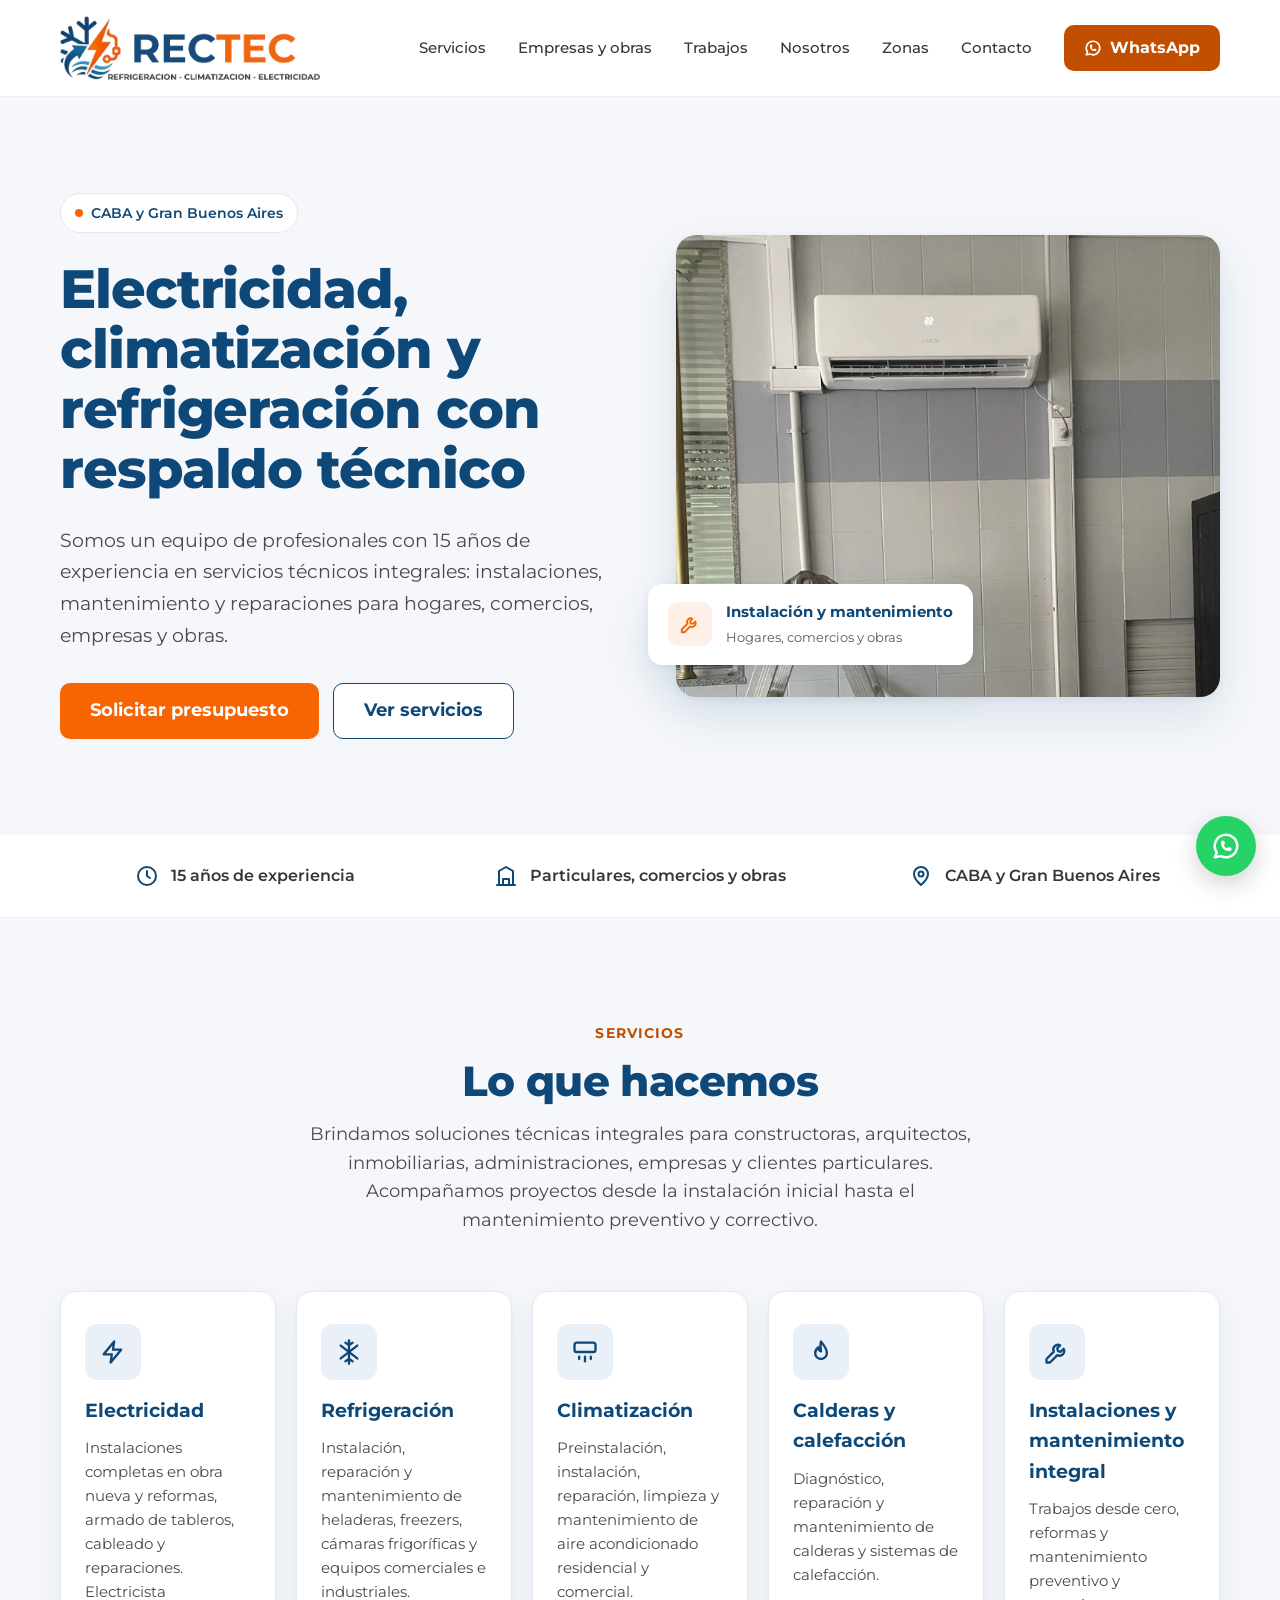
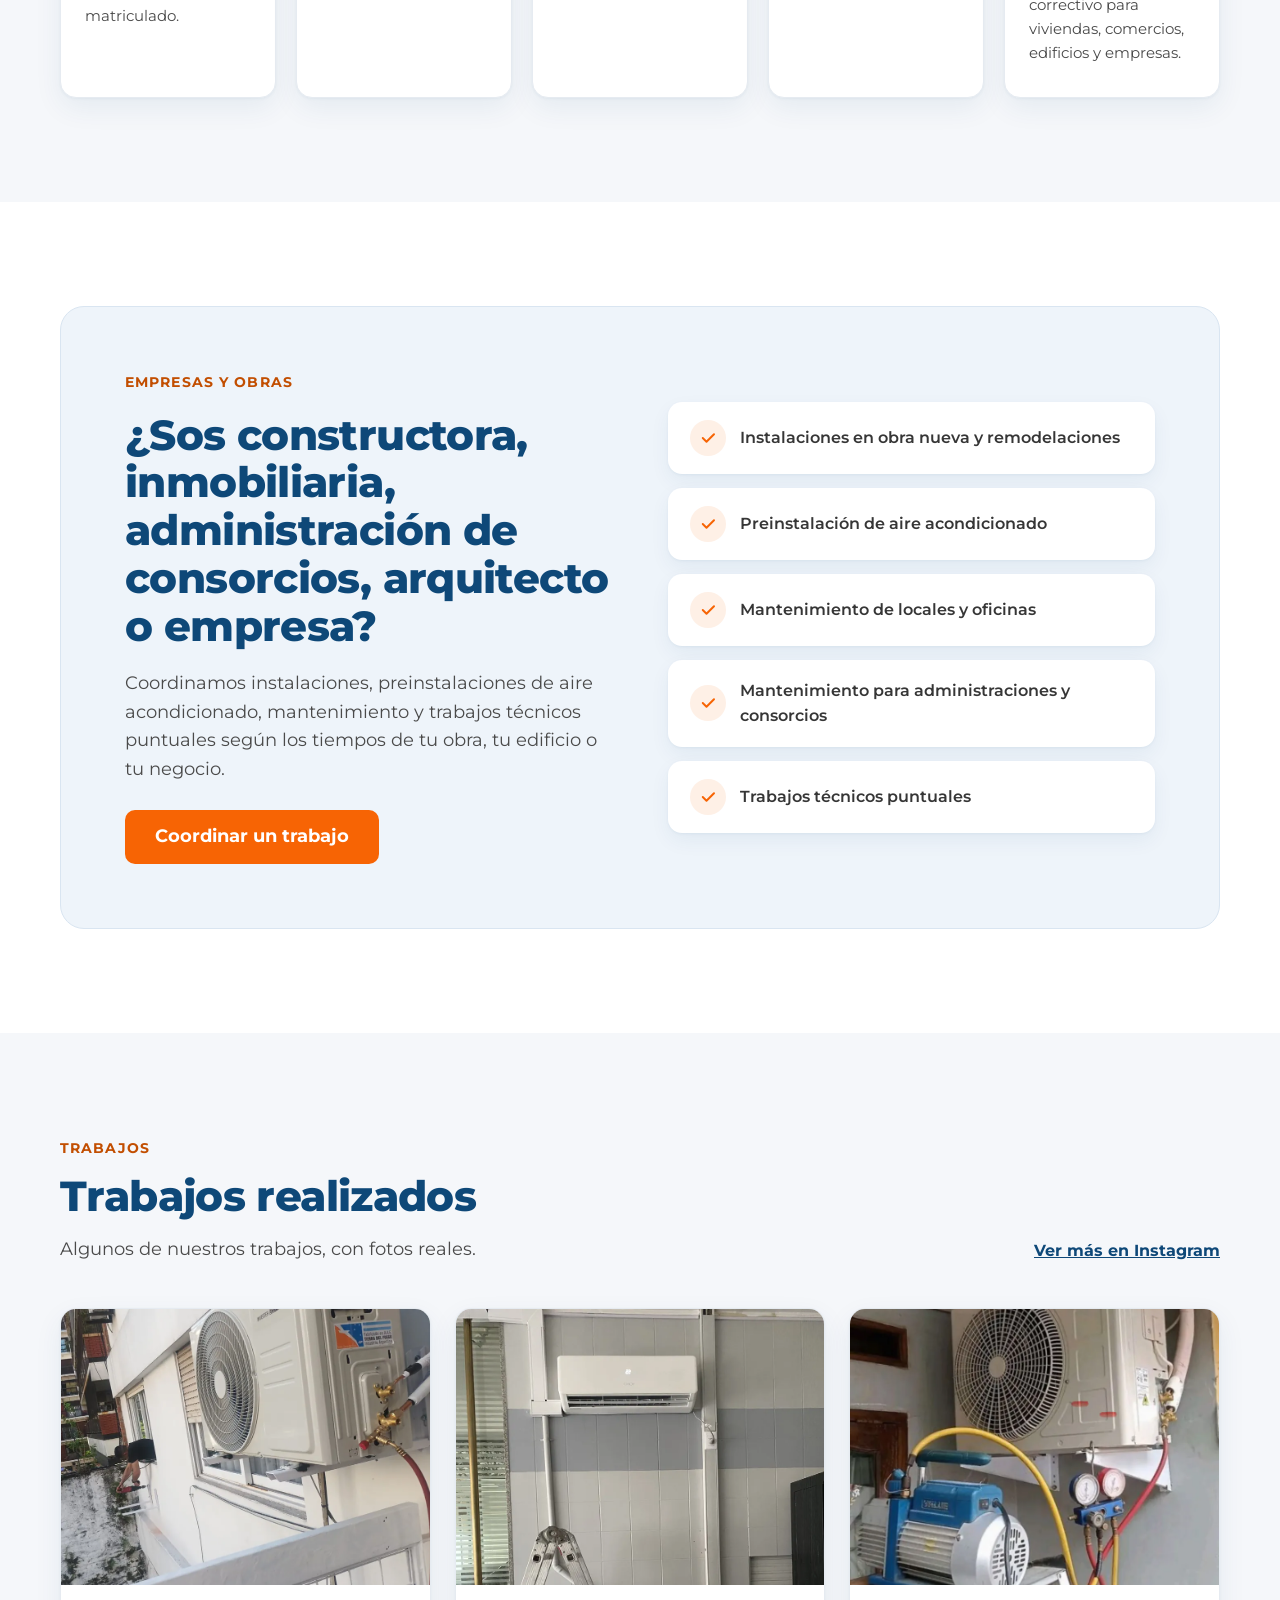
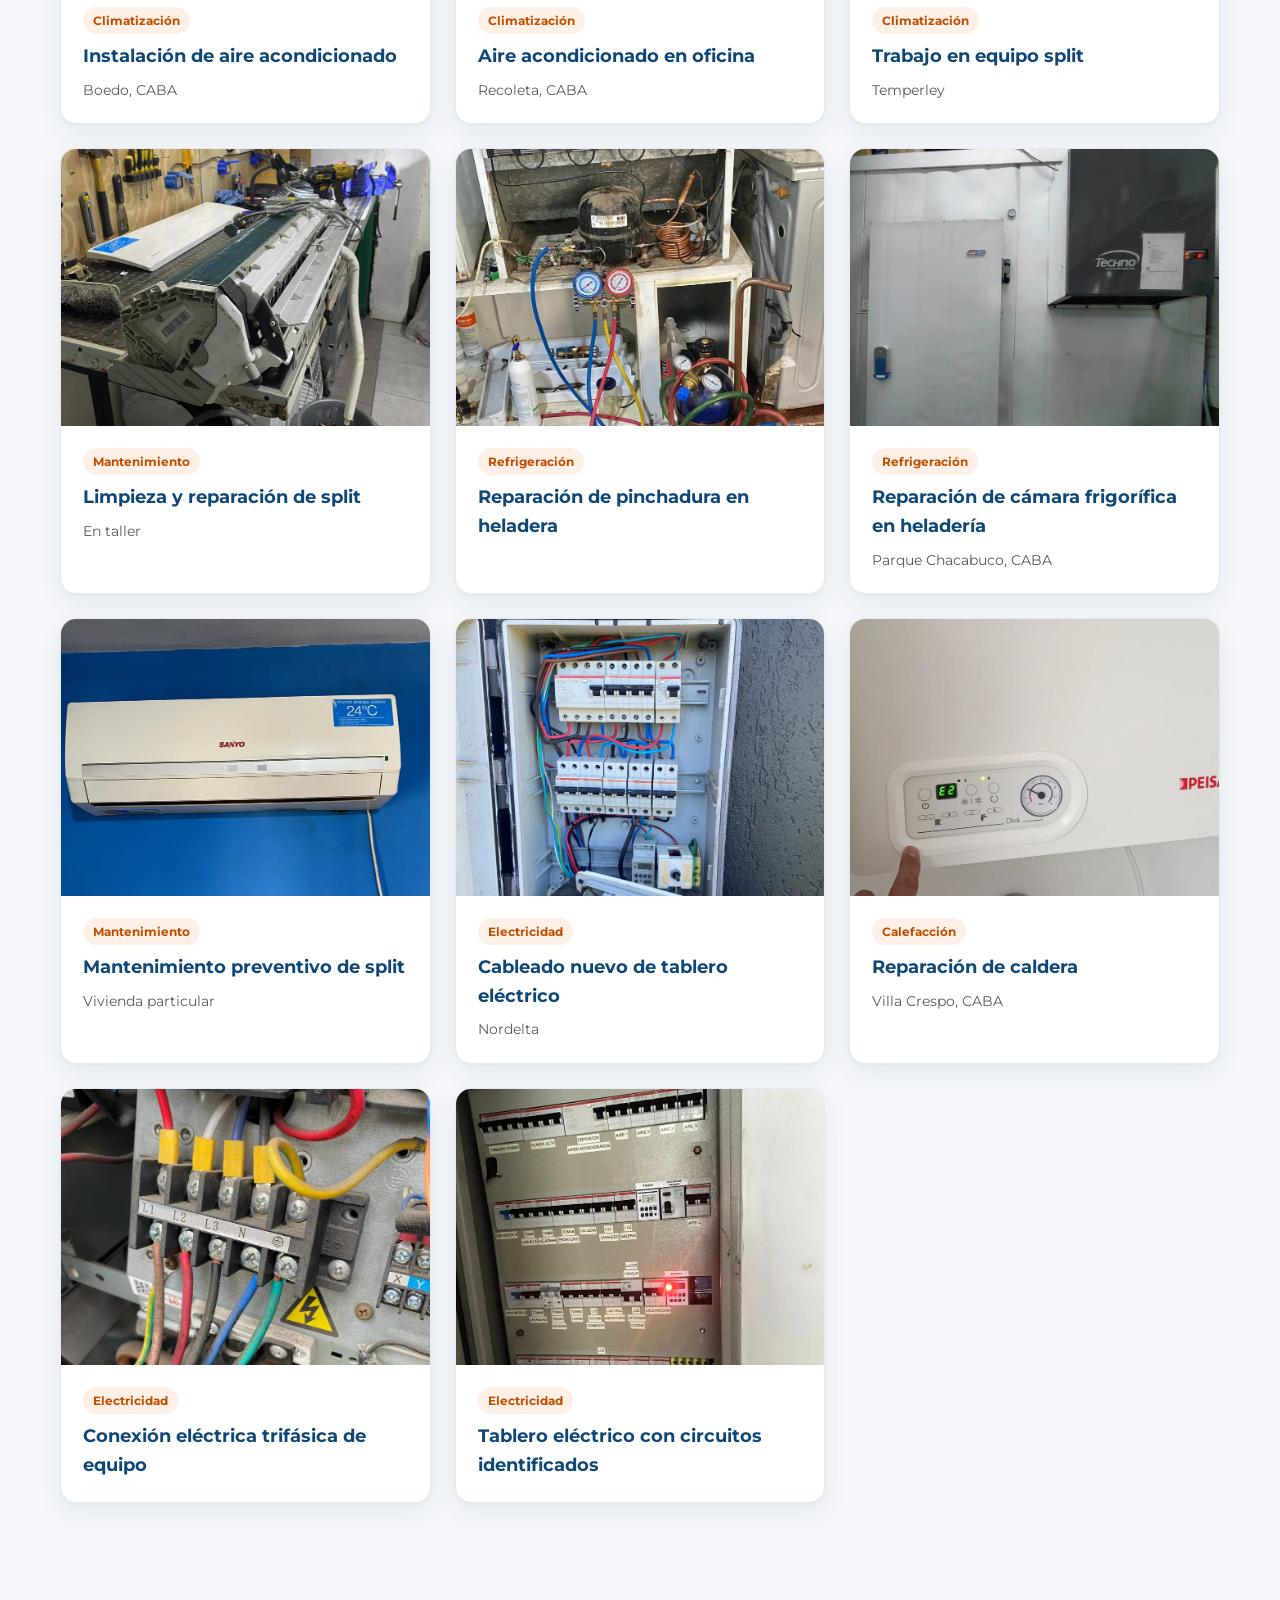
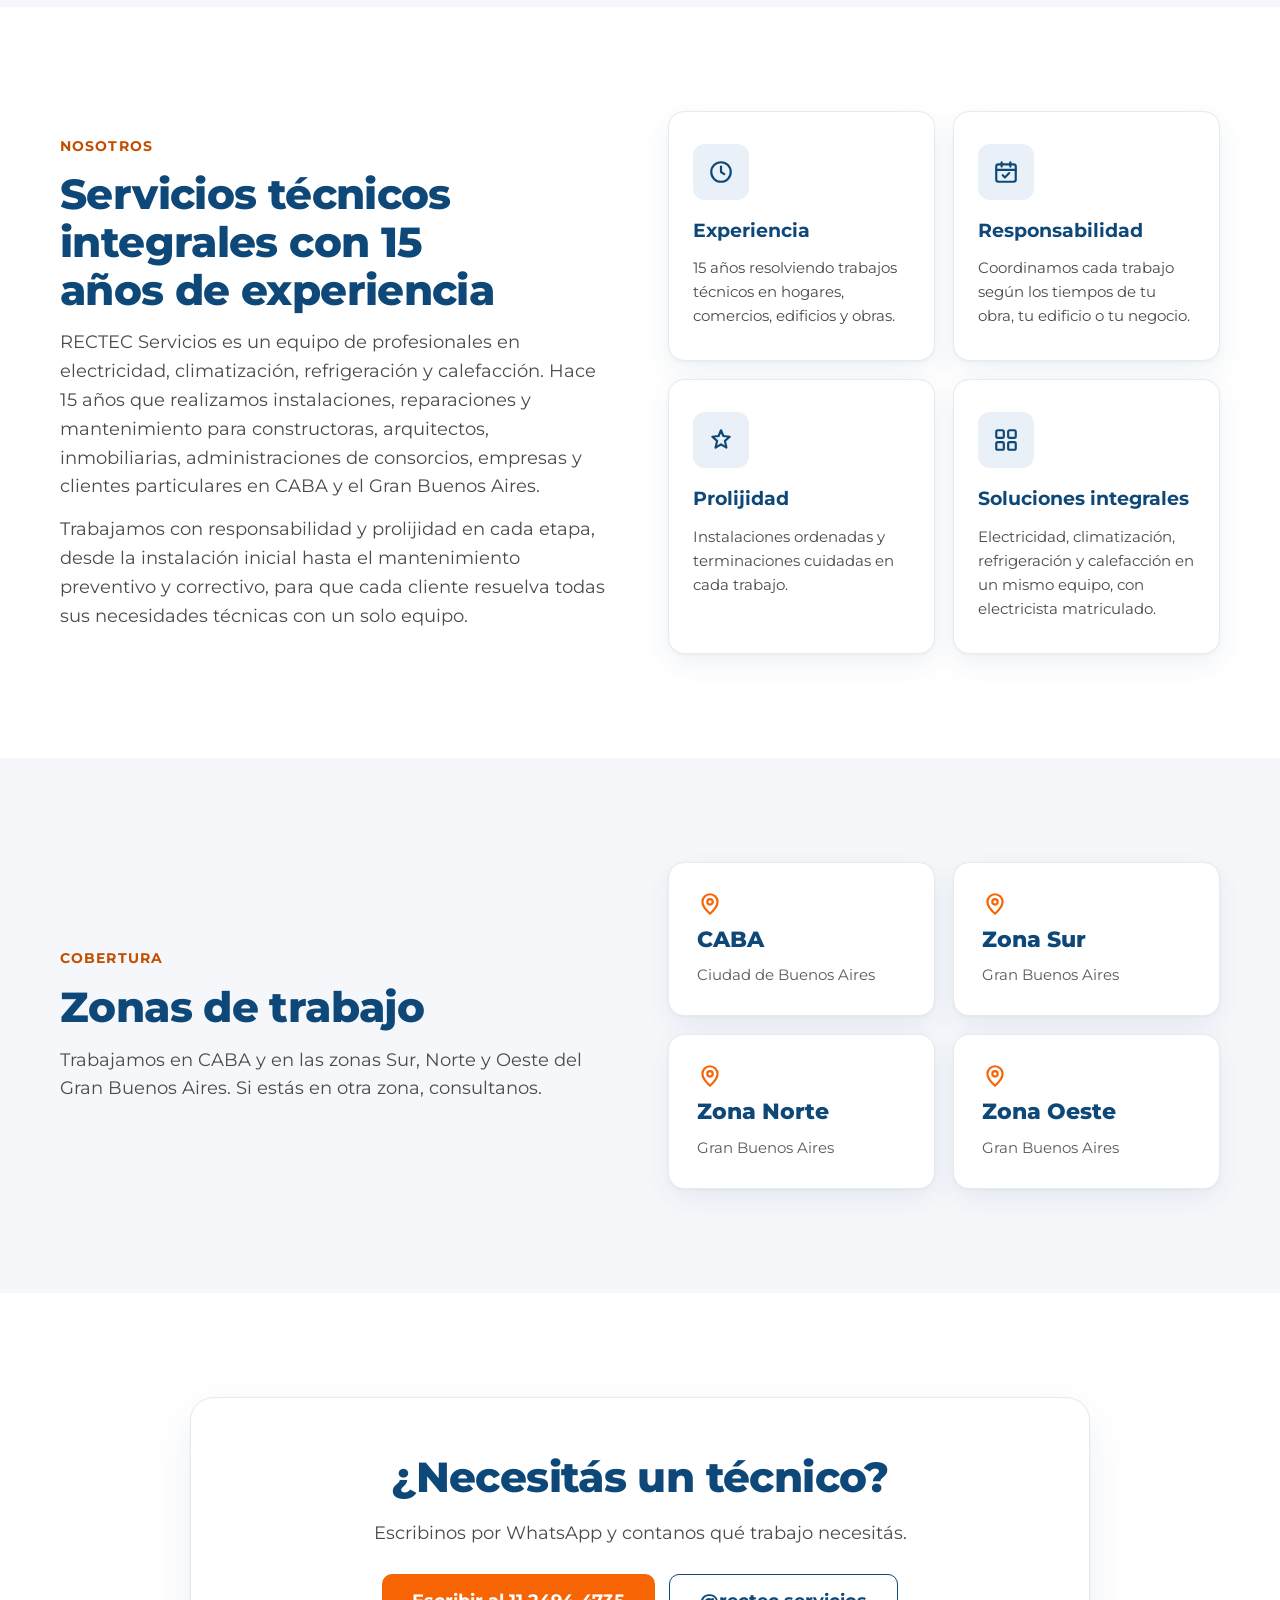
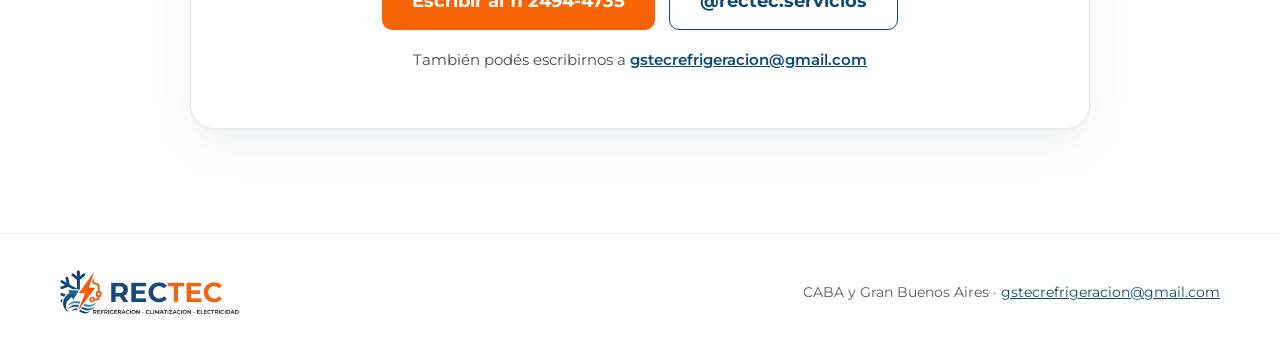
==== commit 1ad1b6e0: "Agregar trabajo: reparación de cámara frigorífica en Parque Chacabuco Co-Authored-By: Claude Opus 5." ====
--- a/index.html
+++ b/index.html
@@ -253,6 +253,14 @@
             </div>
           </li>
           <li class="trabajo">
+            <img src="img/trabajos/camara-parque-chacabuco.webp" alt="Cámara frigorífica con su equipo de frío en una heladería de Parque Chacabuco" width="900" height="675" loading="lazy">
+            <div class="trabajo-texto">
+              <p class="trabajo-tipo">Refrigeración</p>
+              <h3>Reparación de cámara frigorífica en heladería</h3>
+              <p class="trabajo-lugar">Parque Chacabuco, CABA</p>
+            </div>
+          </li>
+          <li class="trabajo">
             <img src="img/trabajos/mantenimiento-preventivo.webp" alt="Aire acondicionado split en un dormitorio, luego de su mantenimiento preventivo" width="900" height="675" loading="lazy">
             <div class="trabajo-texto">
               <p class="trabajo-tipo">Mantenimiento</p>
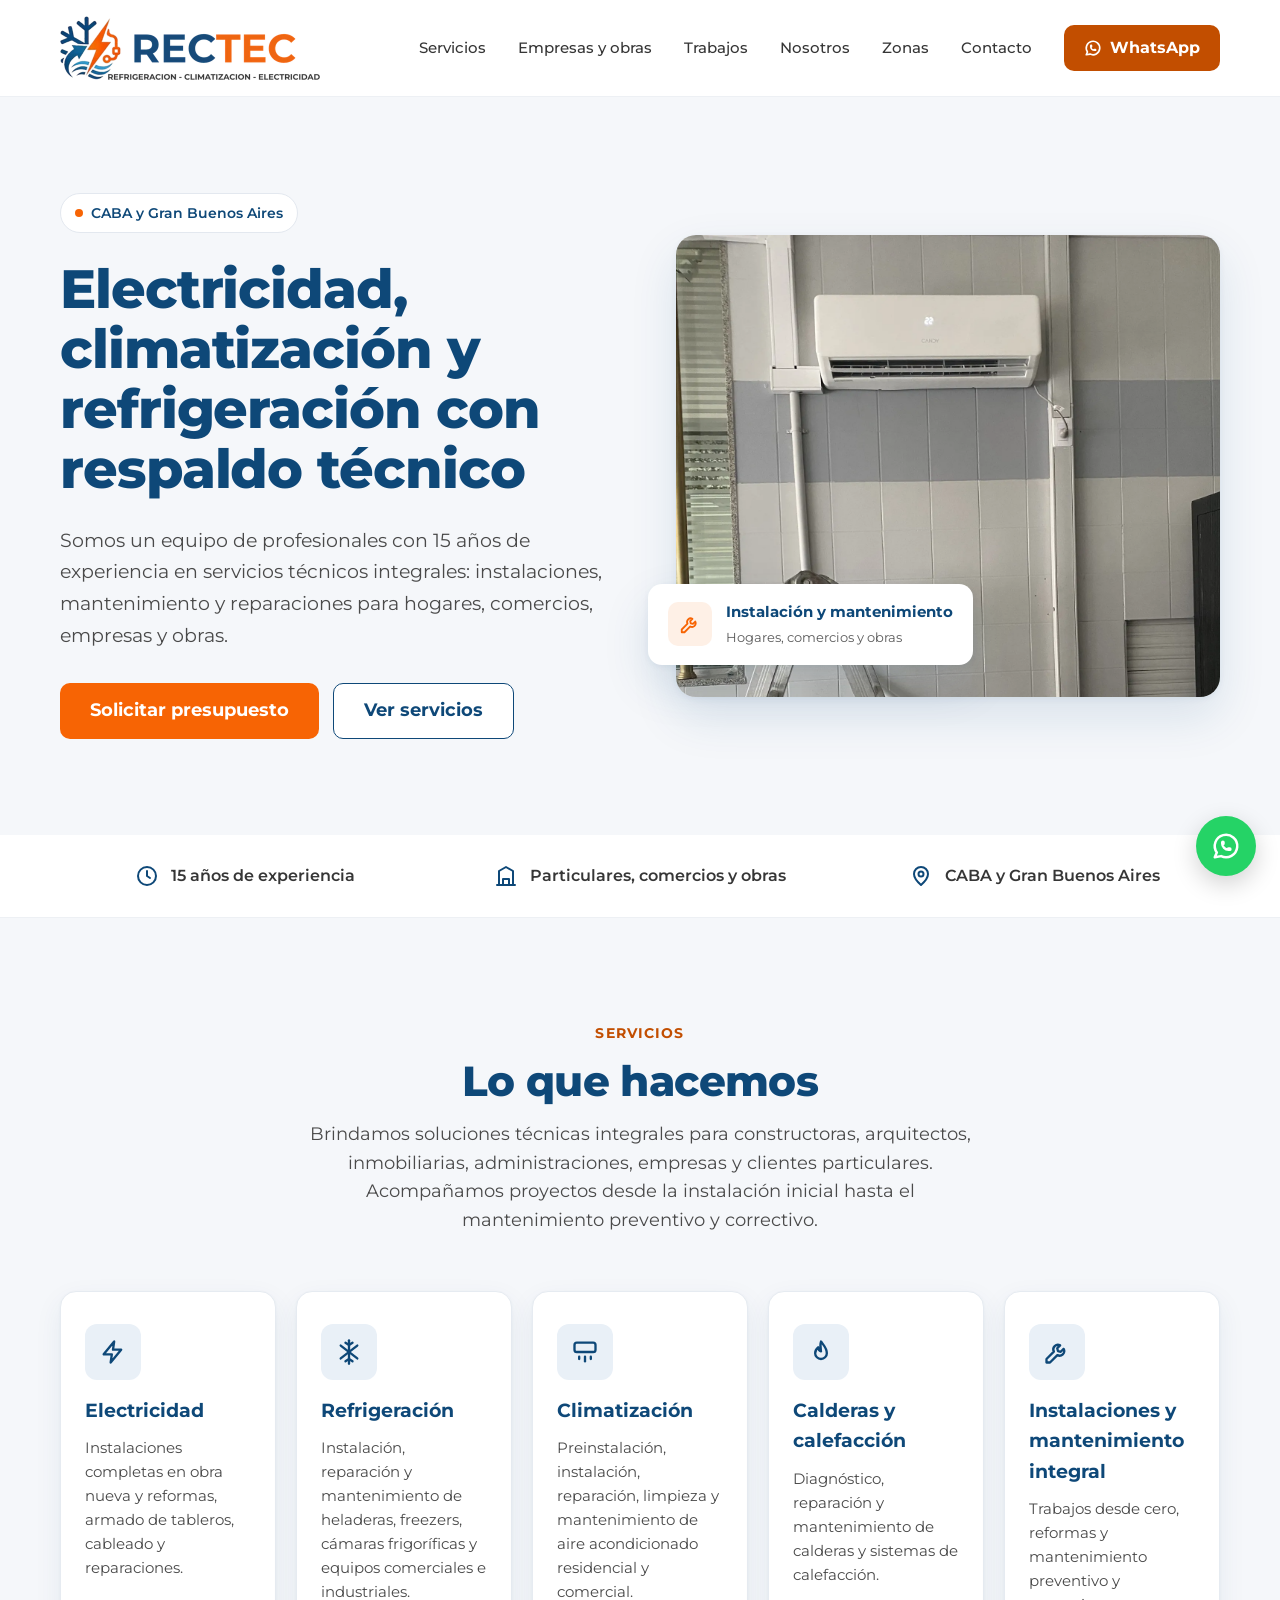
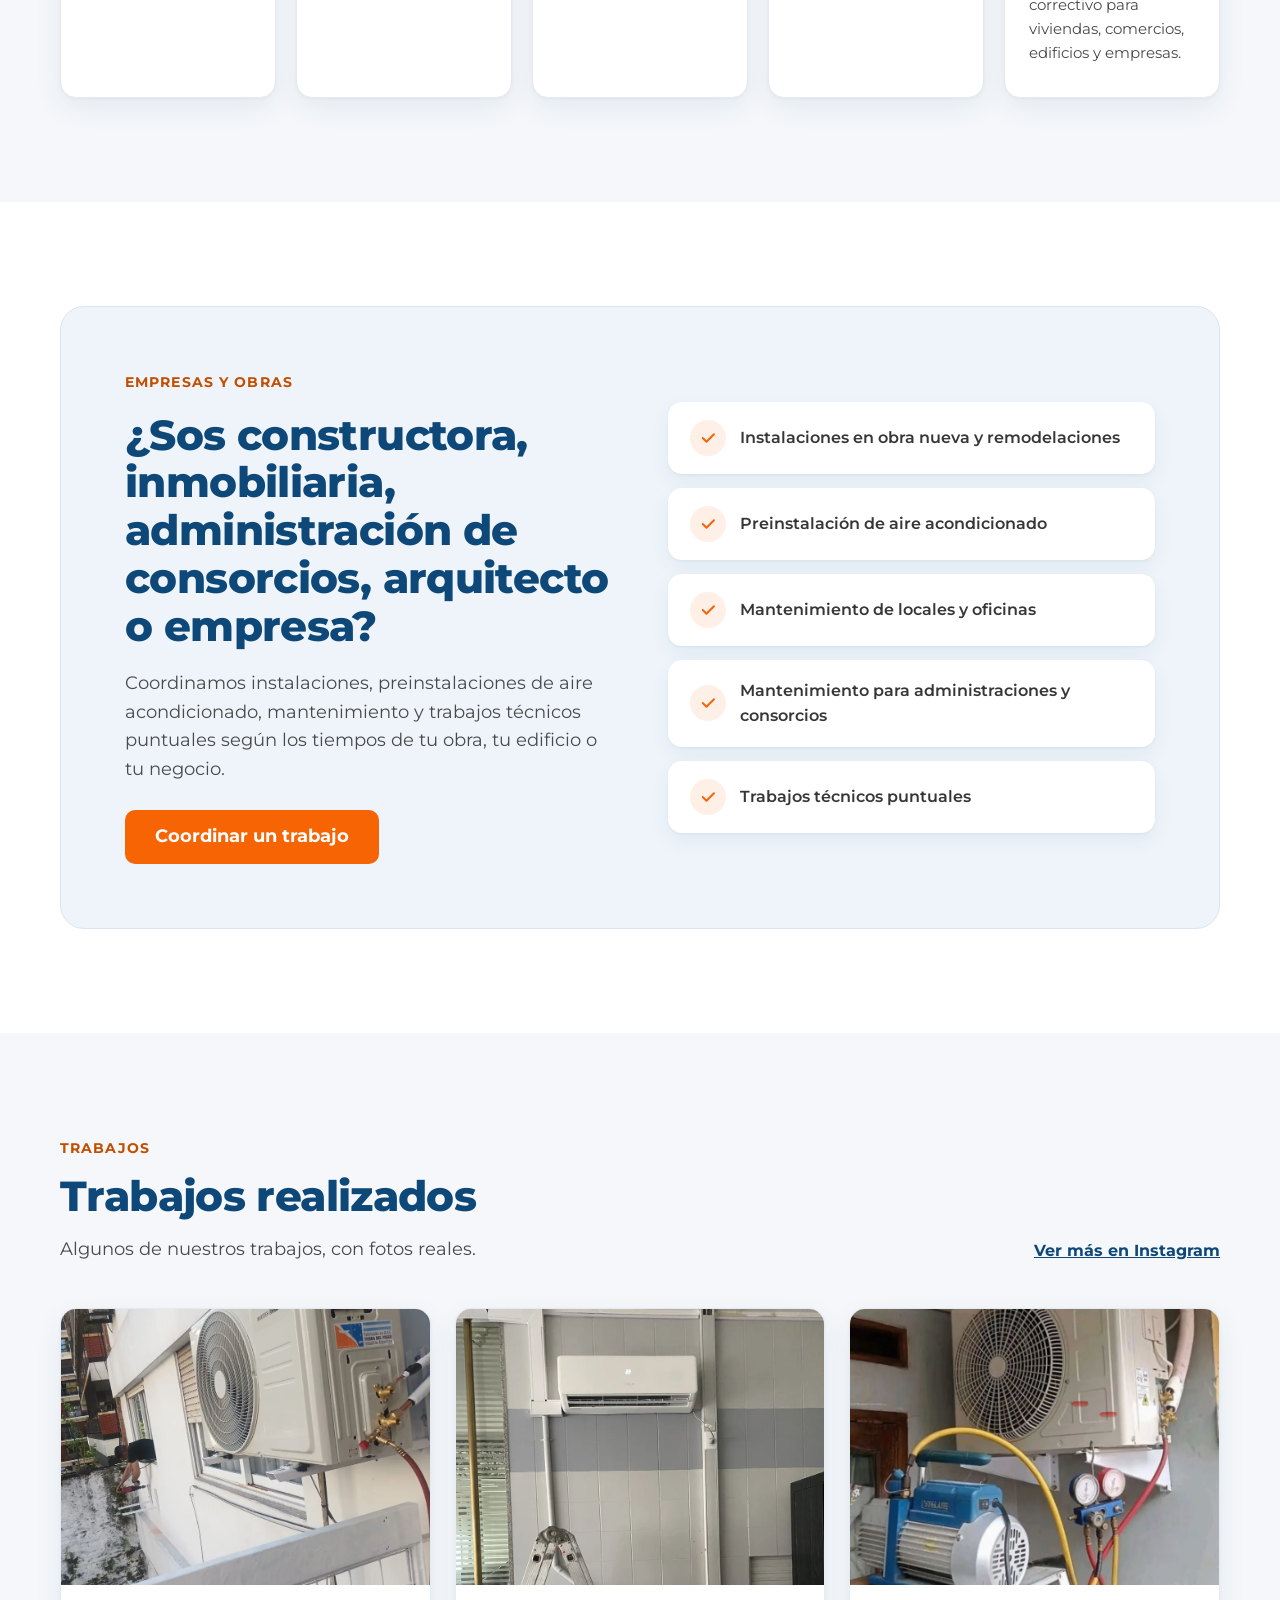
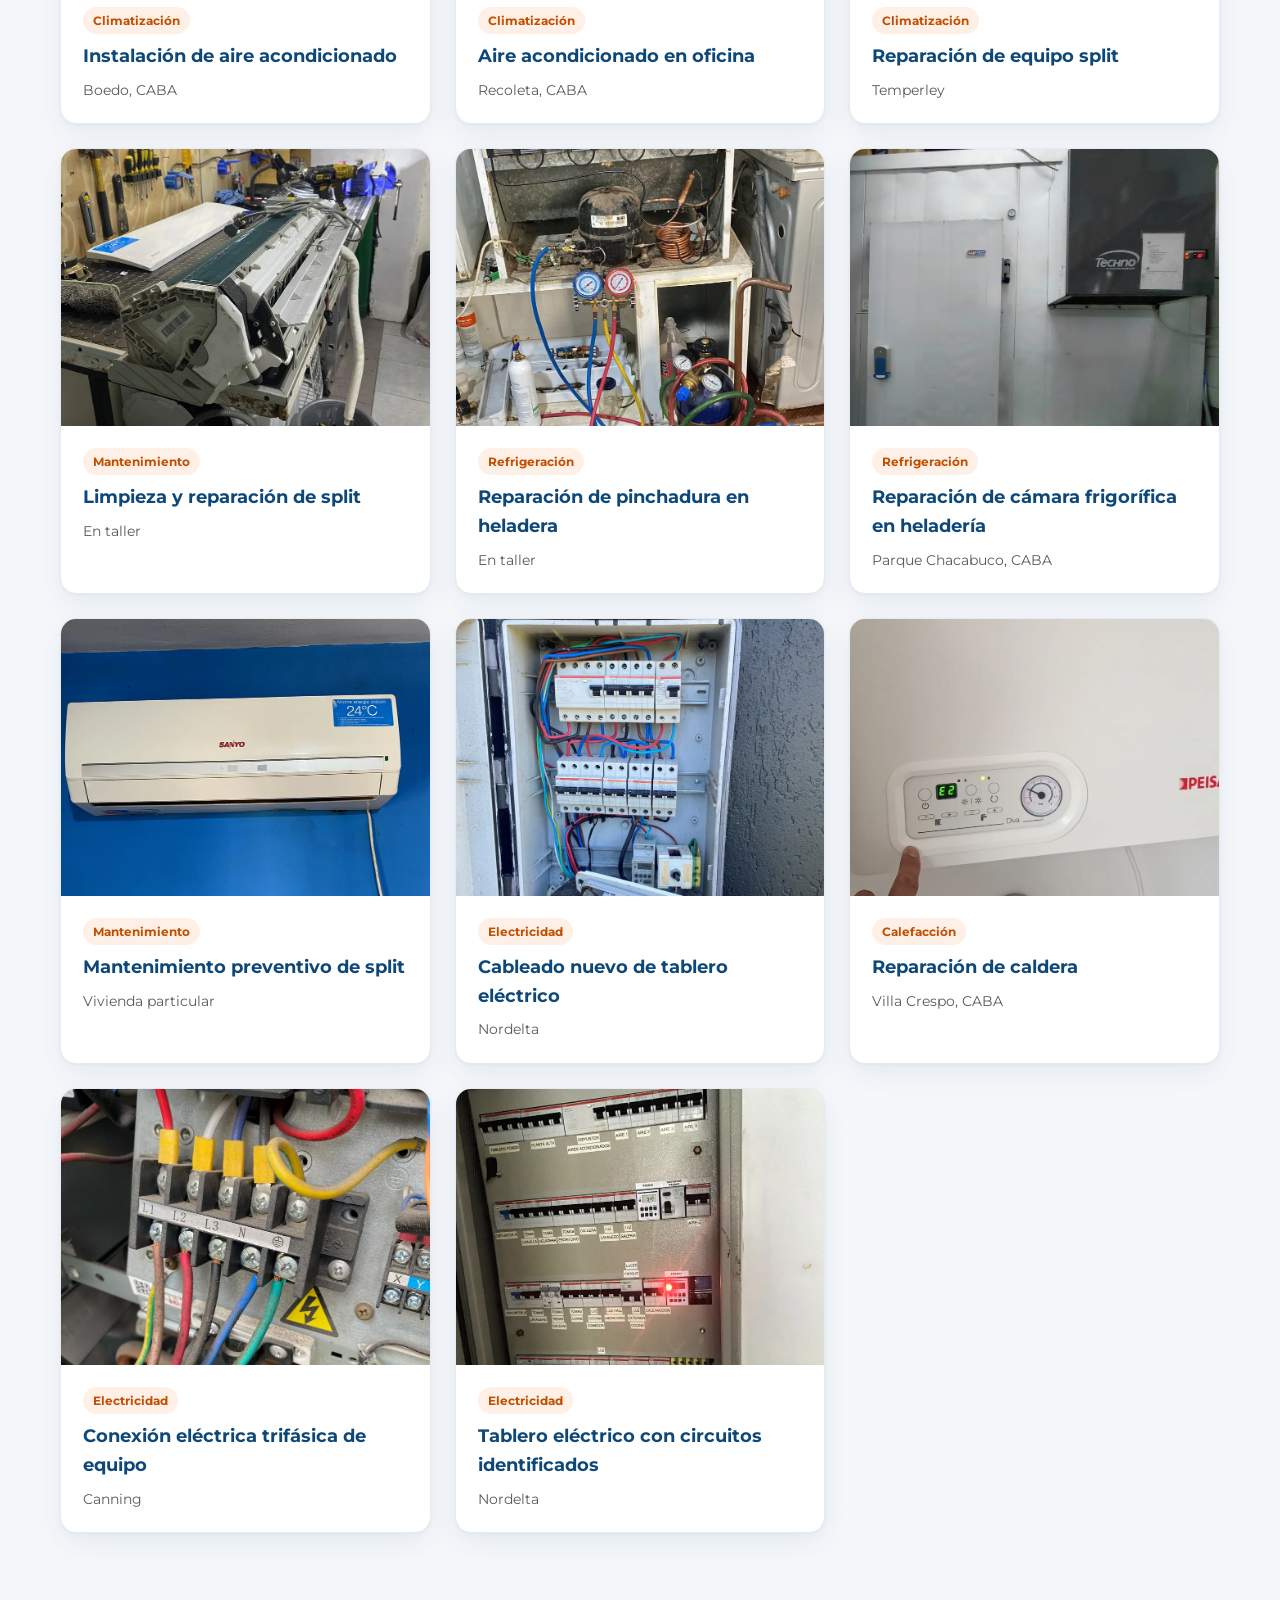
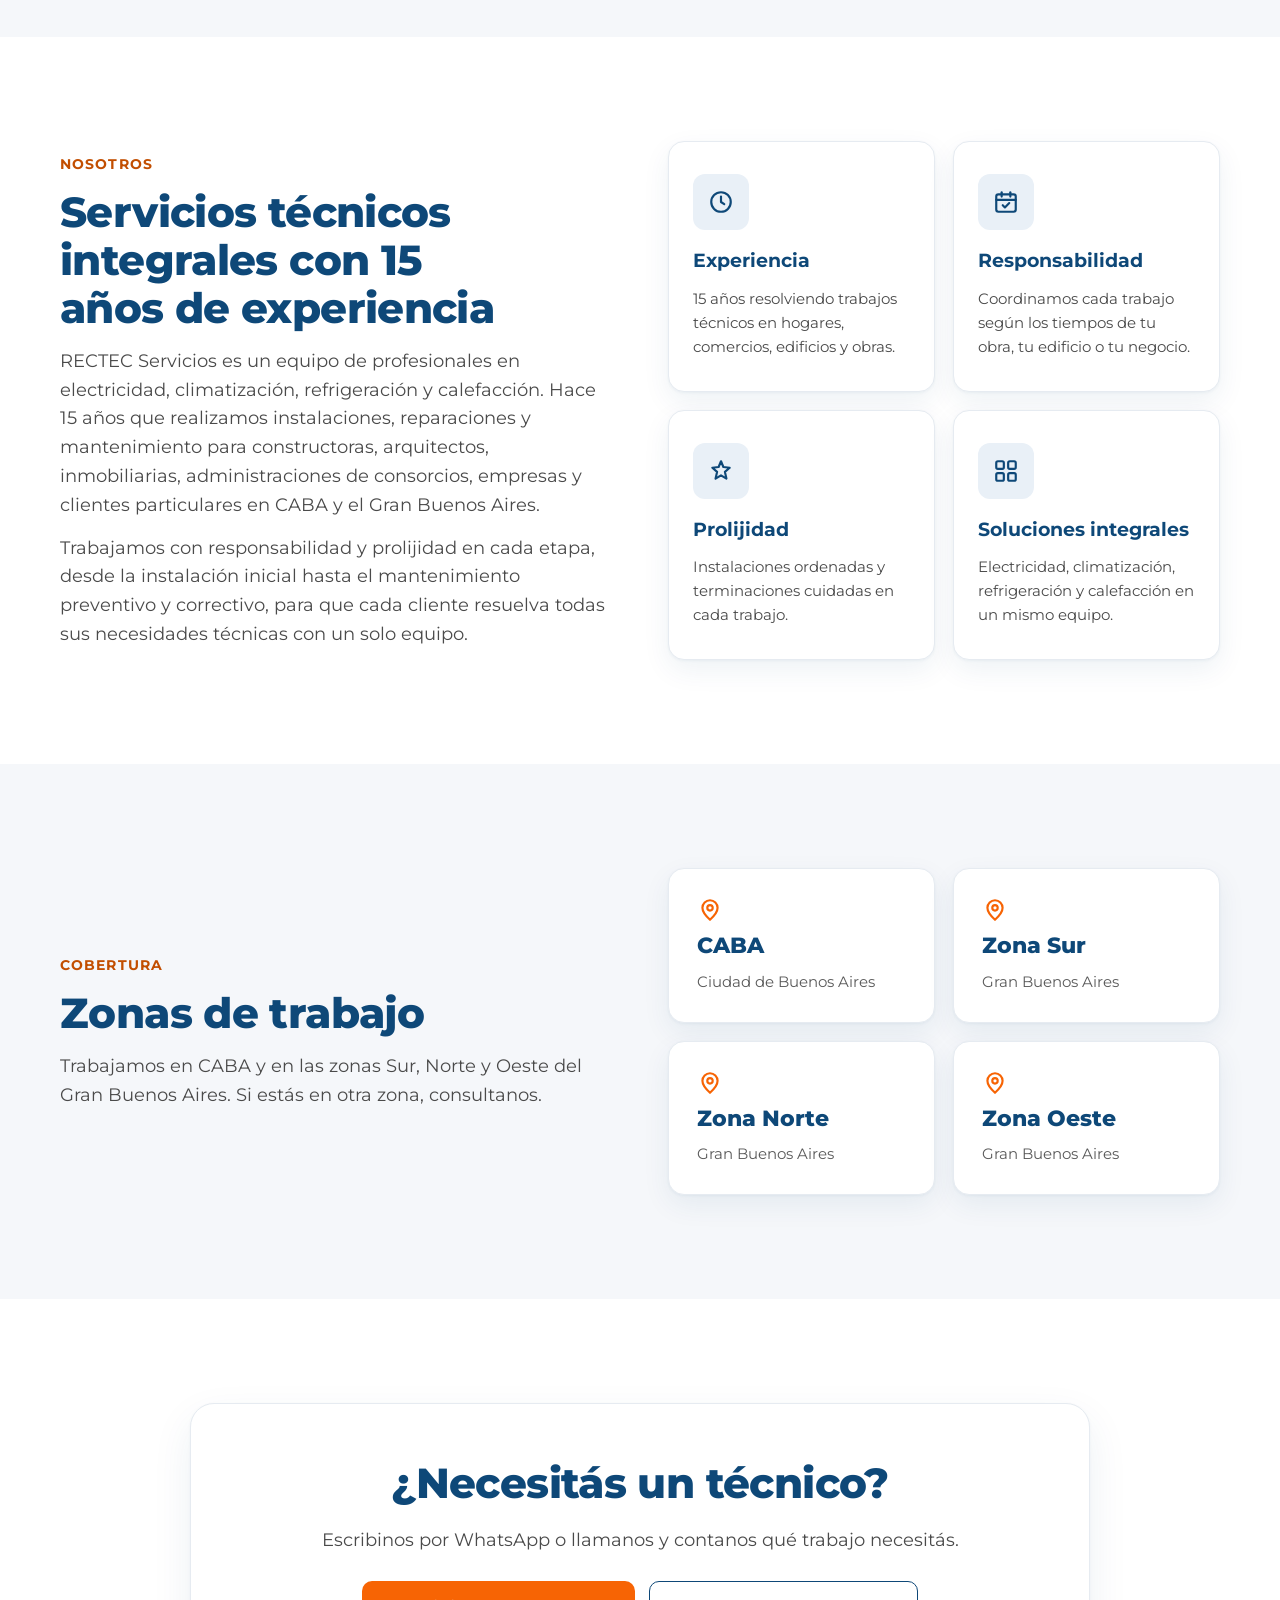
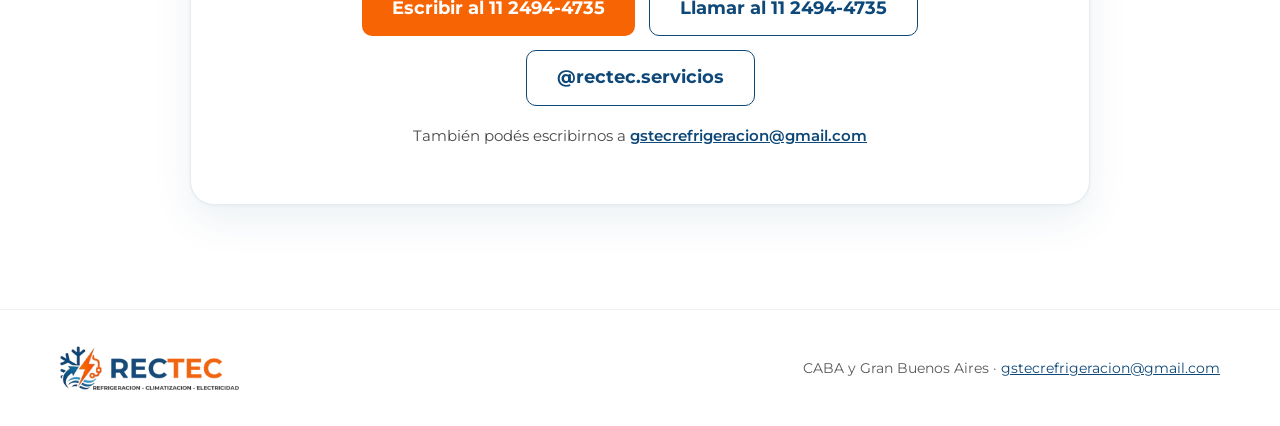
==== commit 22dc6e14: "Fase 1: correcciones de la auditoría - Quitar "electricista matriculado" - Completar localidades de " ====
--- a/index.html
+++ b/index.html
@@ -8,8 +8,7 @@
   <title>RECTEC Servicios | Electricidad, climatización y refrigeración en CABA y Gran Buenos Aires</title>
   <meta name="description" content="Servicios técnicos integrales: electricidad, aire acondicionado, refrigeración y calefacción. Instalaciones, mantenimiento y reparaciones para hogares, comercios, empresas y obras en CABA y Gran Buenos Aires (zonas Sur, Norte y Oeste).">
   <meta name="theme-color" content="#0E4878">
-  <!-- CUANDO TENGAMOS DOMINIO: descomentar y completar la línea de abajo -->
-  <!-- <link rel="canonical" href="https://www.DOMINIO.com.ar/"> -->
+  <link rel="canonical" href="https://rectecservicios.com.ar/">
 
   <!-- ===== Vista previa al compartir el link (WhatsApp, Facebook, etc.) ===== -->
   <meta property="og:type" content="website">
@@ -17,8 +16,8 @@
   <meta property="og:site_name" content="RECTEC Servicios">
   <meta property="og:title" content="RECTEC Servicios | Electricidad, climatización y refrigeración">
   <meta property="og:description" content="Instalaciones, mantenimiento y reparaciones en CABA y Gran Buenos Aires (zonas Sur, Norte y Oeste).">
-  <!-- CUANDO TENGAMOS DOMINIO: cambiar por la dirección completa, ej. https://www.DOMINIO.com.ar/img/compartir.jpg -->
-  <meta property="og:image" content="img/compartir.jpg">
+  <meta property="og:url" content="https://rectecservicios.com.ar/">
+  <meta property="og:image" content="https://rectecservicios.com.ar/img/compartir.jpg">
 
   <!-- ===== Íconos ===== -->
   <link rel="icon" type="image/png" href="img/favicon.png">
@@ -37,6 +36,9 @@
     "@type": "LocalBusiness",
     "name": "RECTEC Servicios",
     "description": "Servicios técnicos integrales: electricidad, refrigeración, climatización y calefacción. Instalaciones, mantenimiento y reparaciones para hogares, comercios, empresas y obras.",
+    "url": "https://rectecservicios.com.ar/",
+    "logo": "https://rectecservicios.com.ar/img/icono-512.png",
+    "image": "https://rectecservicios.com.ar/img/compartir.jpg",
     "telephone": "+54 9 11 2494-4735",
     "email": "gstecrefrigeracion@gmail.com",
     "areaServed": [
@@ -57,7 +59,7 @@
   <header class="encabezado">
     <div class="contenedor encabezado-fila">
       <a class="logo" href="#inicio" aria-label="RECTEC Servicios, ir al inicio">
-        <img src="img/logo-rectec.png" alt="RECTEC Servicios" width="651" height="160">
+        <img src="img/logo-rectec.webp" alt="RECTEC Servicios" width="520" height="128">
       </a>
 
       <button class="menu-boton" id="menu-boton" type="button" aria-expanded="false" aria-controls="menu" aria-label="Abrir menú">
@@ -99,11 +101,8 @@
         <div class="portada-foto">
           <!--
             FOTO DE PORTADA (actual: oficina en Recoleta). Para cambiarla:
-            Cuando tengamos la foto real:
-            1) Guardarla como img/portada.webp
-            2) Borrar el bloque <div class="foto-pendiente">...</div>
-            3) Poner en su lugar esta línea (y completar la descripción):
-               <img src="img/portada.webp" alt="DESCRIBIR LA FOTO, ej: Técnico de RECTEC instalando un aire acondicionado" width="1200" height="1020" fetchpriority="high">
+            guardar la nueva foto como img/portada.webp y actualizar abajo
+            la descripción (alt) y las medidas (width y height).
           -->
           <img src="img/portada.webp" alt="Aire acondicionado split instalado por RECTEC en una oficina de Recoleta, con cañerías en canaleta" width="1600" height="1240" fetchpriority="high">
 
@@ -140,7 +139,7 @@
         <ul class="servicios-grilla">
           <li class="servicio">
             <div class="icono-cuadro"><svg aria-hidden="true" width="28" height="28" viewBox="0 0 24 24" fill="none" stroke="currentColor" stroke-width="2" stroke-linecap="round" stroke-linejoin="round"><path d="M13 3L4 14h7l-1 7 9-11h-7l1-7z"/></svg></div>
-            <div><h3>Electricidad</h3><p>Instalaciones completas en obra nueva y reformas, armado de tableros, cableado y reparaciones. Electricista matriculado.</p></div>
+            <div><h3>Electricidad</h3><p>Instalaciones completas en obra nueva y reformas, armado de tableros, cableado y reparaciones.</p></div>
           </li>
           <li class="servicio">
             <div class="icono-cuadro"><svg aria-hidden="true" width="28" height="28" viewBox="0 0 24 24" fill="none" stroke="currentColor" stroke-width="2" stroke-linecap="round" stroke-linejoin="round"><path d="M12 2v20"/><path d="M4.9 6.5l14.2 11"/><path d="M19.1 6.5L4.9 17.5"/><path d="M9 4l3 2 3-2"/><path d="M9 20l3-2 3 2"/></svg></div>
@@ -192,7 +191,7 @@
             <h2 id="titulo-trabajos">Trabajos realizados</h2>
             <p class="seccion-bajada">Algunos de nuestros trabajos, con fotos reales.</p>
           </div>
-          <a href="https://www.instagram.com/rectec.servicios/" target="_blank" rel="noopener" style="font-weight:700">Ver más en Instagram</a>
+          <a class="trabajos-instagram" href="https://www.instagram.com/rectec.servicios/" target="_blank" rel="noopener">Ver más en Instagram</a>
         </div>
 
         <!--
@@ -230,10 +229,10 @@
             </div>
           </li>
           <li class="trabajo">
-            <img src="img/trabajos/split-temperley.webp" alt="Unidad exterior de aire acondicionado conectada a bomba de vacío y manómetros" width="828" height="621" loading="lazy">
+            <img src="img/trabajos/split-temperley.webp" alt="Reparación de un aire acondicionado split en Temperley: unidad exterior conectada a bomba de vacío y manómetros" width="828" height="621" loading="lazy">
             <div class="trabajo-texto">
               <p class="trabajo-tipo">Climatización</p>
-              <h3>Trabajo en equipo split</h3>
+              <h3>Reparación de equipo split</h3>
               <p class="trabajo-lugar">Temperley</p>
             </div>
           </li>
@@ -246,10 +245,11 @@
             </div>
           </li>
           <li class="trabajo">
-            <img src="img/trabajos/heladera-reparacion.webp" alt="Heladera en reparación con manómetros conectados al compresor" width="900" height="675" loading="lazy">
+            <img src="img/trabajos/heladera-reparacion.webp" alt="Heladera en reparación en el taller, con manómetros conectados al compresor" width="900" height="675" loading="lazy">
             <div class="trabajo-texto">
               <p class="trabajo-tipo">Refrigeración</p>
               <h3>Reparación de pinchadura en heladera</h3>
+              <p class="trabajo-lugar">En taller</p>
             </div>
           </li>
           <li class="trabajo">
@@ -285,17 +285,19 @@
             </div>
           </li>
           <li class="trabajo">
-            <img src="img/trabajos/bornera-trifasica.webp" alt="Conexión eléctrica trifásica en la bornera de un equipo" width="900" height="675" loading="lazy">
+            <img src="img/trabajos/bornera-trifasica.webp" alt="Conexión eléctrica trifásica en la bornera de un equipo, en Canning" width="900" height="675" loading="lazy">
             <div class="trabajo-texto">
               <p class="trabajo-tipo">Electricidad</p>
               <h3>Conexión eléctrica trifásica de equipo</h3>
-            </div>
-          </li>
-          <li class="trabajo">
-            <img src="img/trabajos/tablero-circuitos.webp" alt="Tablero eléctrico con disyuntores, llaves térmicas y circuitos rotulados" width="900" height="675" loading="lazy">
+              <p class="trabajo-lugar">Canning</p>
+            </div>
+          </li>
+          <li class="trabajo">
+            <img src="img/trabajos/tablero-circuitos.webp" alt="Tablero eléctrico con disyuntores, llaves térmicas y circuitos rotulados, en Nordelta" width="900" height="675" loading="lazy">
             <div class="trabajo-texto">
               <p class="trabajo-tipo">Electricidad</p>
               <h3>Tablero eléctrico con circuitos identificados</h3>
+              <p class="trabajo-lugar">Nordelta</p>
             </div>
           </li>
         </ul>
@@ -326,7 +328,7 @@
           </li>
           <li class="servicio">
             <div class="icono-cuadro"><svg aria-hidden="true" width="26" height="26" viewBox="0 0 24 24" fill="none" stroke="currentColor" stroke-width="2" stroke-linecap="round" stroke-linejoin="round"><rect x="3" y="3" width="7" height="7" rx="1.5"/><rect x="14" y="3" width="7" height="7" rx="1.5"/><rect x="3" y="14" width="7" height="7" rx="1.5"/><rect x="14" y="14" width="7" height="7" rx="1.5"/></svg></div>
-            <div><h3>Soluciones integrales</h3><p>Electricidad, climatización, refrigeración y calefacción en un mismo equipo, con electricista matriculado.</p></div>
+            <div><h3>Soluciones integrales</h3><p>Electricidad, climatización, refrigeración y calefacción en un mismo equipo.</p></div>
           </li>
         </ul>
       </div>
@@ -354,9 +356,10 @@
       <div class="contenedor">
         <div class="contacto-caja">
           <h2 id="titulo-contacto">¿Necesitás un técnico?</h2>
-          <p class="seccion-bajada">Escribinos por WhatsApp y contanos qué trabajo necesitás.</p>
+          <p class="seccion-bajada">Escribinos por WhatsApp o llamanos y contanos qué trabajo necesitás.</p>
           <div class="contacto-botones">
             <a class="boton boton-naranja" href="https://wa.me/5491124944735?text=Hola%20RECTEC%2C%20quiero%20consultar%20por%20un%20trabajo." target="_blank" rel="noopener">Escribir al 11 2494-4735</a>
+            <a class="boton boton-borde" href="tel:+5491124944735">Llamar al 11 2494-4735</a>
             <a class="boton boton-borde" href="https://www.instagram.com/rectec.servicios/" target="_blank" rel="noopener">@rectec.servicios</a>
           </div>
           <p class="contacto-mail">También podés escribirnos a <a href="mailto:gstecrefrigeracion@gmail.com">gstecrefrigeracion@gmail.com</a></p>
@@ -368,7 +371,7 @@
   <!-- ================= PIE ================= -->
   <footer class="pie">
     <div class="contenedor pie-fila">
-      <img src="img/logo-rectec.png" alt="RECTEC Servicios" width="651" height="160" loading="lazy">
+      <img src="img/logo-rectec.webp" alt="RECTEC Servicios" width="520" height="128" loading="lazy">
       <p>CABA y Gran Buenos Aires · <a href="mailto:gstecrefrigeracion@gmail.com">gstecrefrigeracion@gmail.com</a></p>
     </div>
   </footer>
--- a/estilos.css
+++ b/estilos.css
@@ -194,6 +194,7 @@
 
 /* ---------- Trabajos ---------- */
 .trabajos-cabecera { display: flex; justify-content: space-between; align-items: flex-end; gap: 24px; flex-wrap: wrap; }
+.trabajos-instagram { font-weight: 700; }
 .trabajos-grilla { list-style: none; margin: 44px 0 0; padding: 0; display: grid; grid-template-columns: repeat(3, minmax(0, 1fr)); gap: 24px; }
 .trabajo { background: var(--blanco); border: 1px solid var(--borde); border-radius: 16px; overflow: hidden; box-shadow: var(--sombra-suave); display: flex; flex-direction: column; }
 .trabajo img, .trabajo .foto-pendiente { width: 100%; aspect-ratio: 4 / 3; object-fit: cover; border-radius: 0; box-shadow: none; }
@@ -222,6 +223,7 @@
   box-shadow: 0 1px 3px rgba(14, 72, 120, .05), 0 16px 40px rgba(14, 72, 120, .08);
 }
 .contacto-botones { display: flex; gap: 14px; flex-wrap: wrap; justify-content: center; padding-top: 8px; }
+.titulo-404 { font-size: clamp(1.85rem, 1.3rem + 2vw, 2.6rem); line-height: 1.15; font-weight: 800; color: var(--azul); letter-spacing: -0.015em; }
 .contacto-mail { font-size: 15px; color: var(--texto-2); overflow-wrap: anywhere; }
 .contacto-mail a { font-weight: 600; }
 
